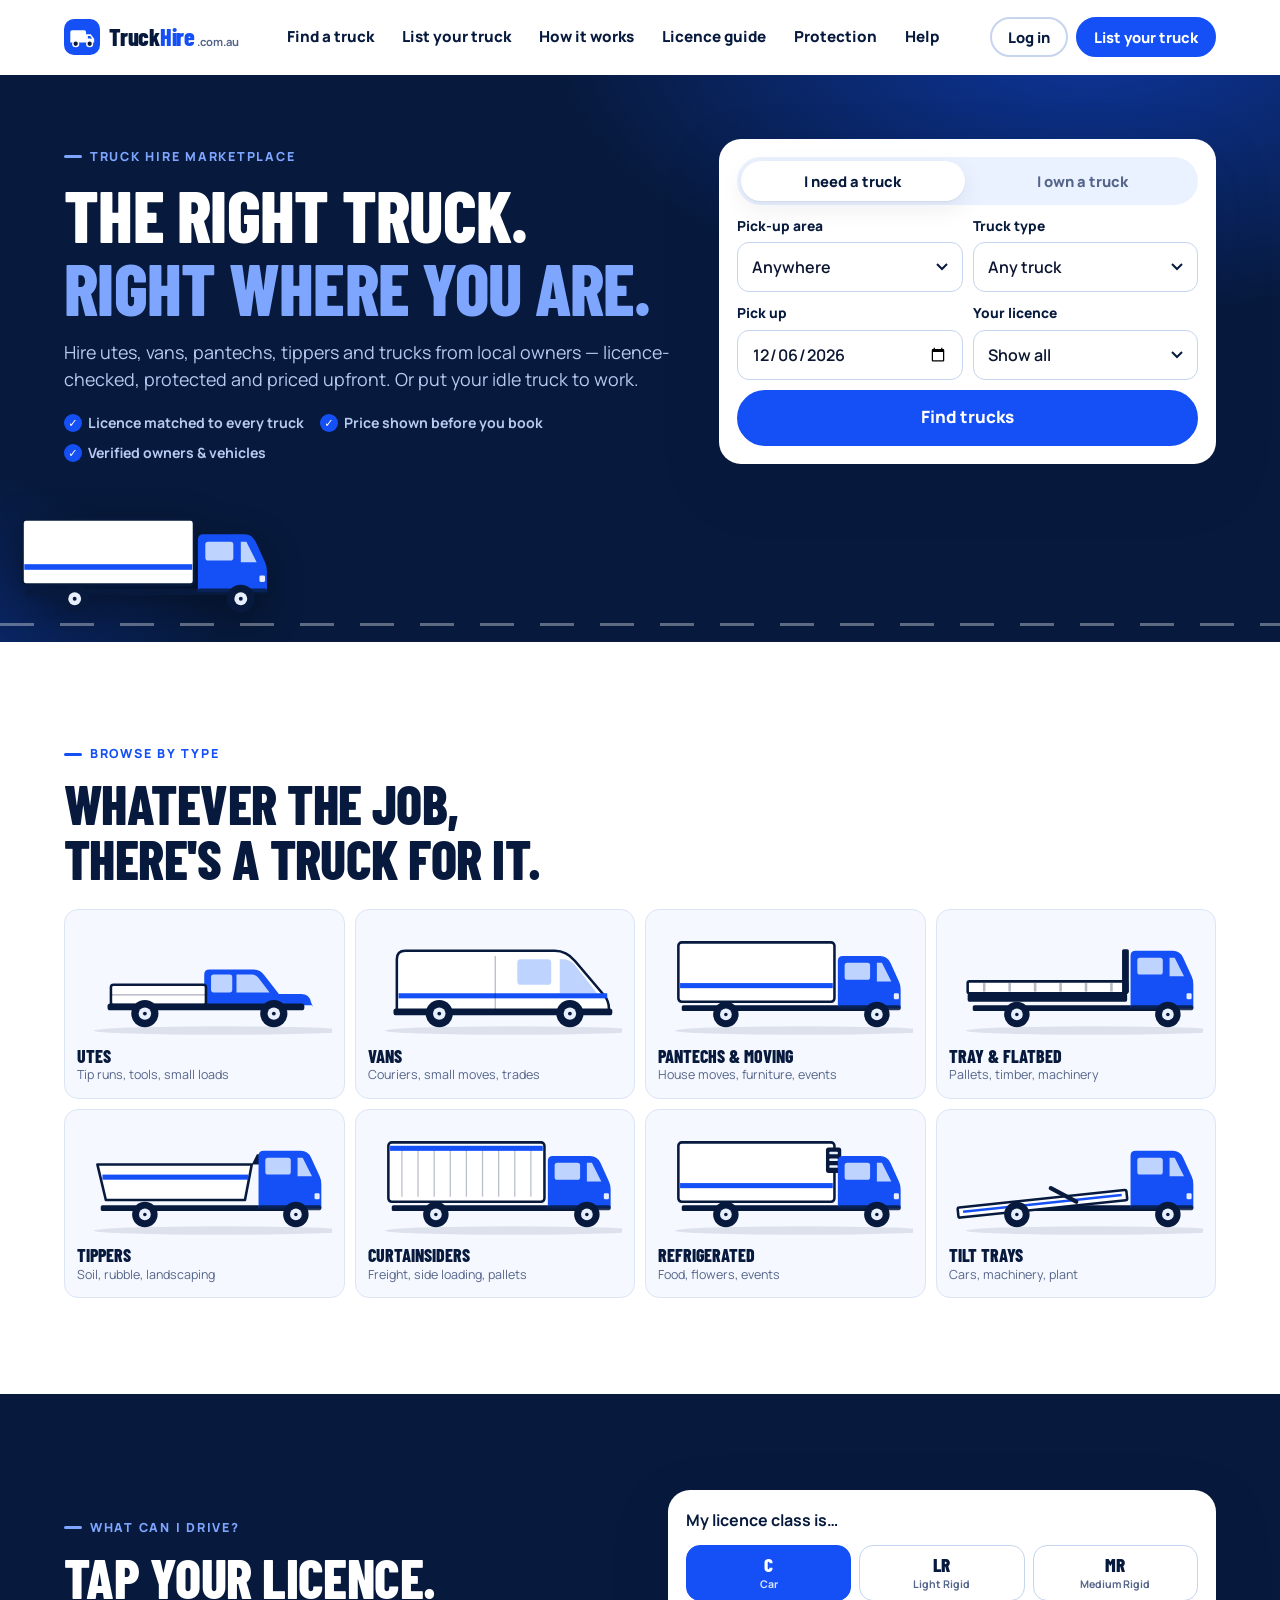
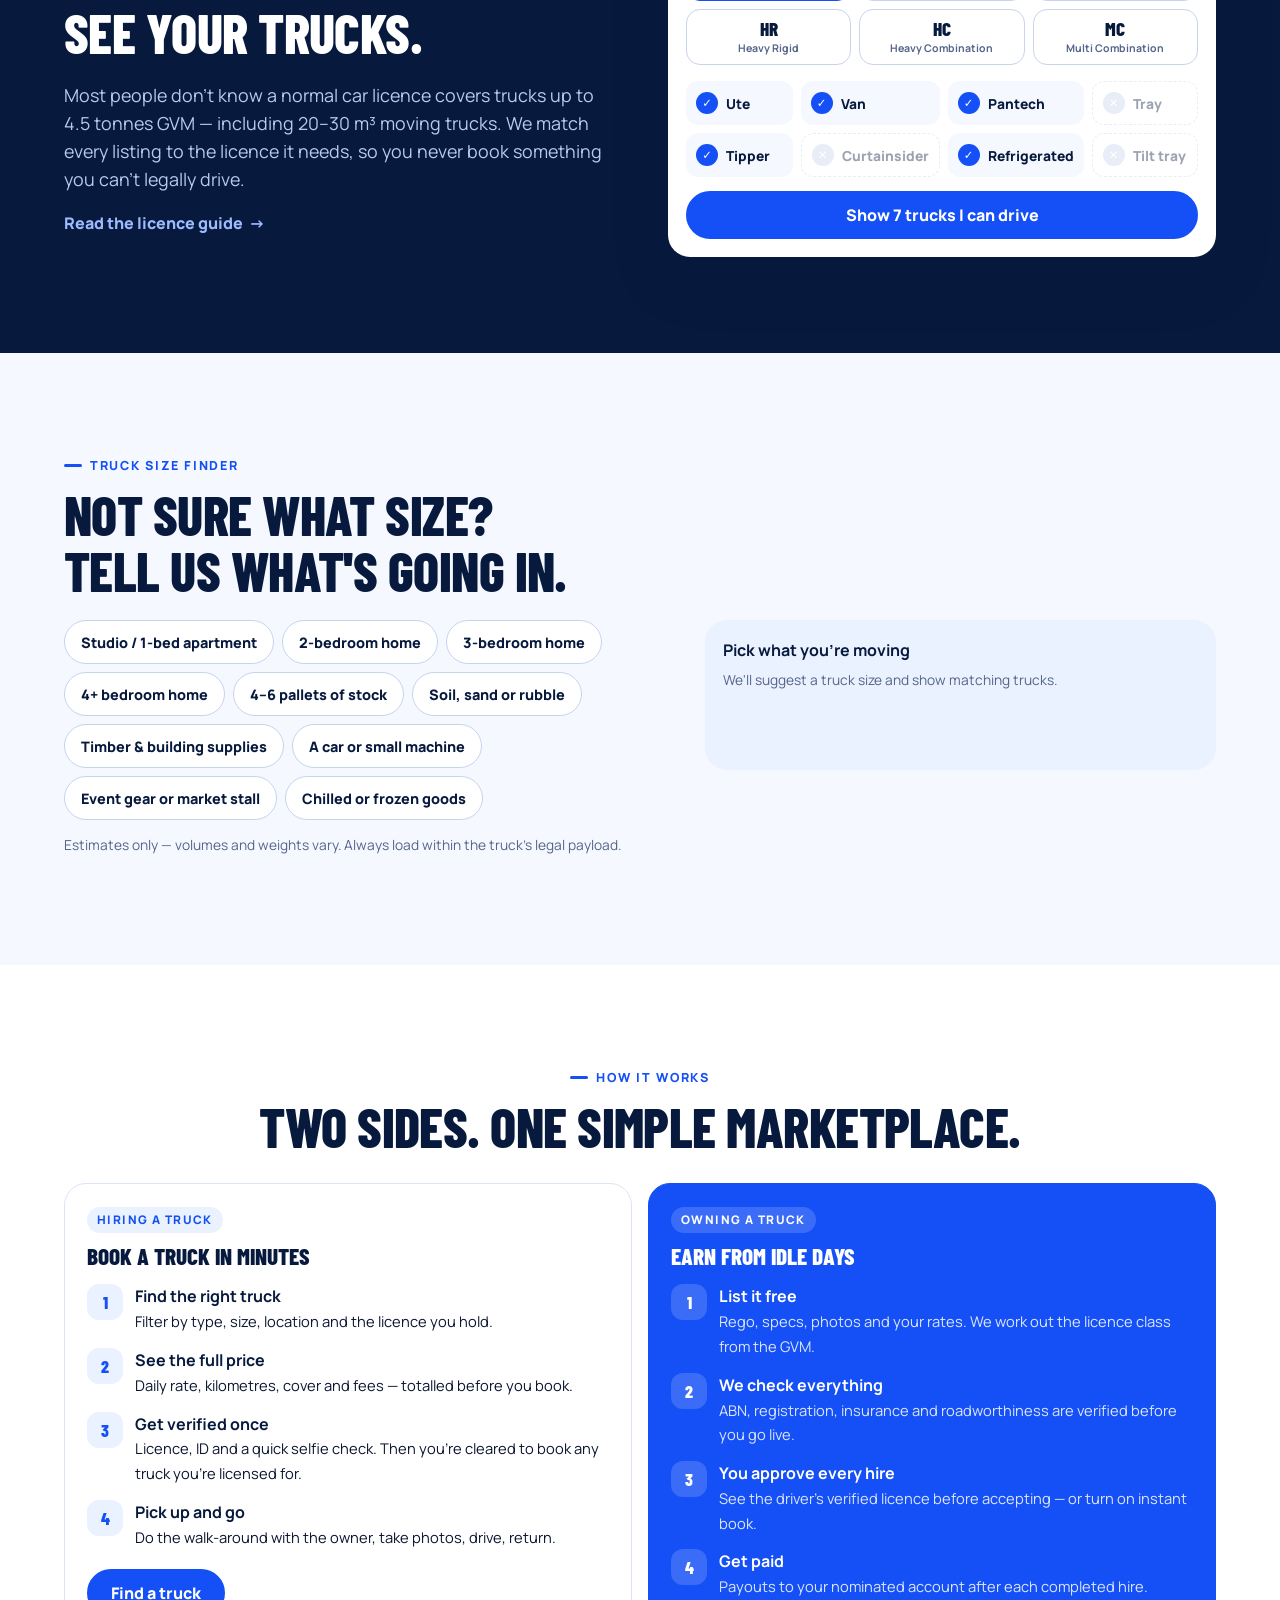
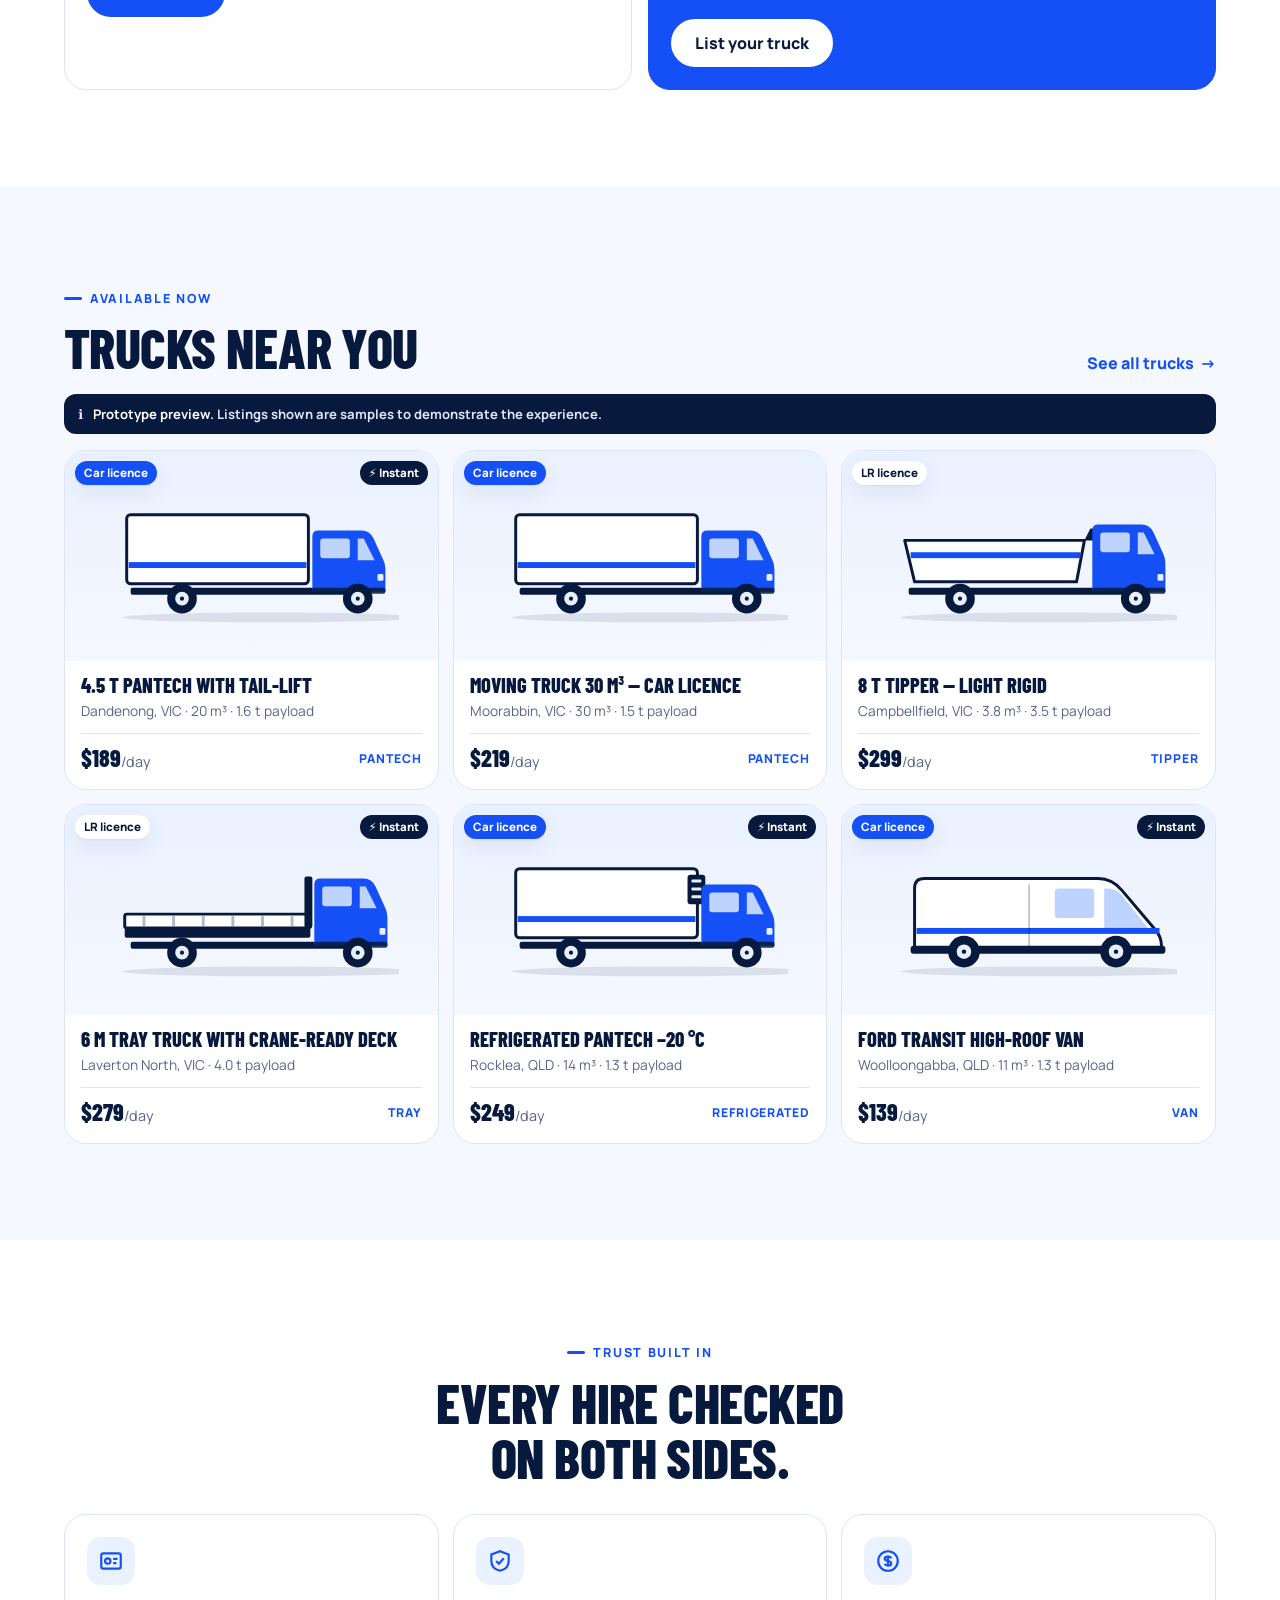
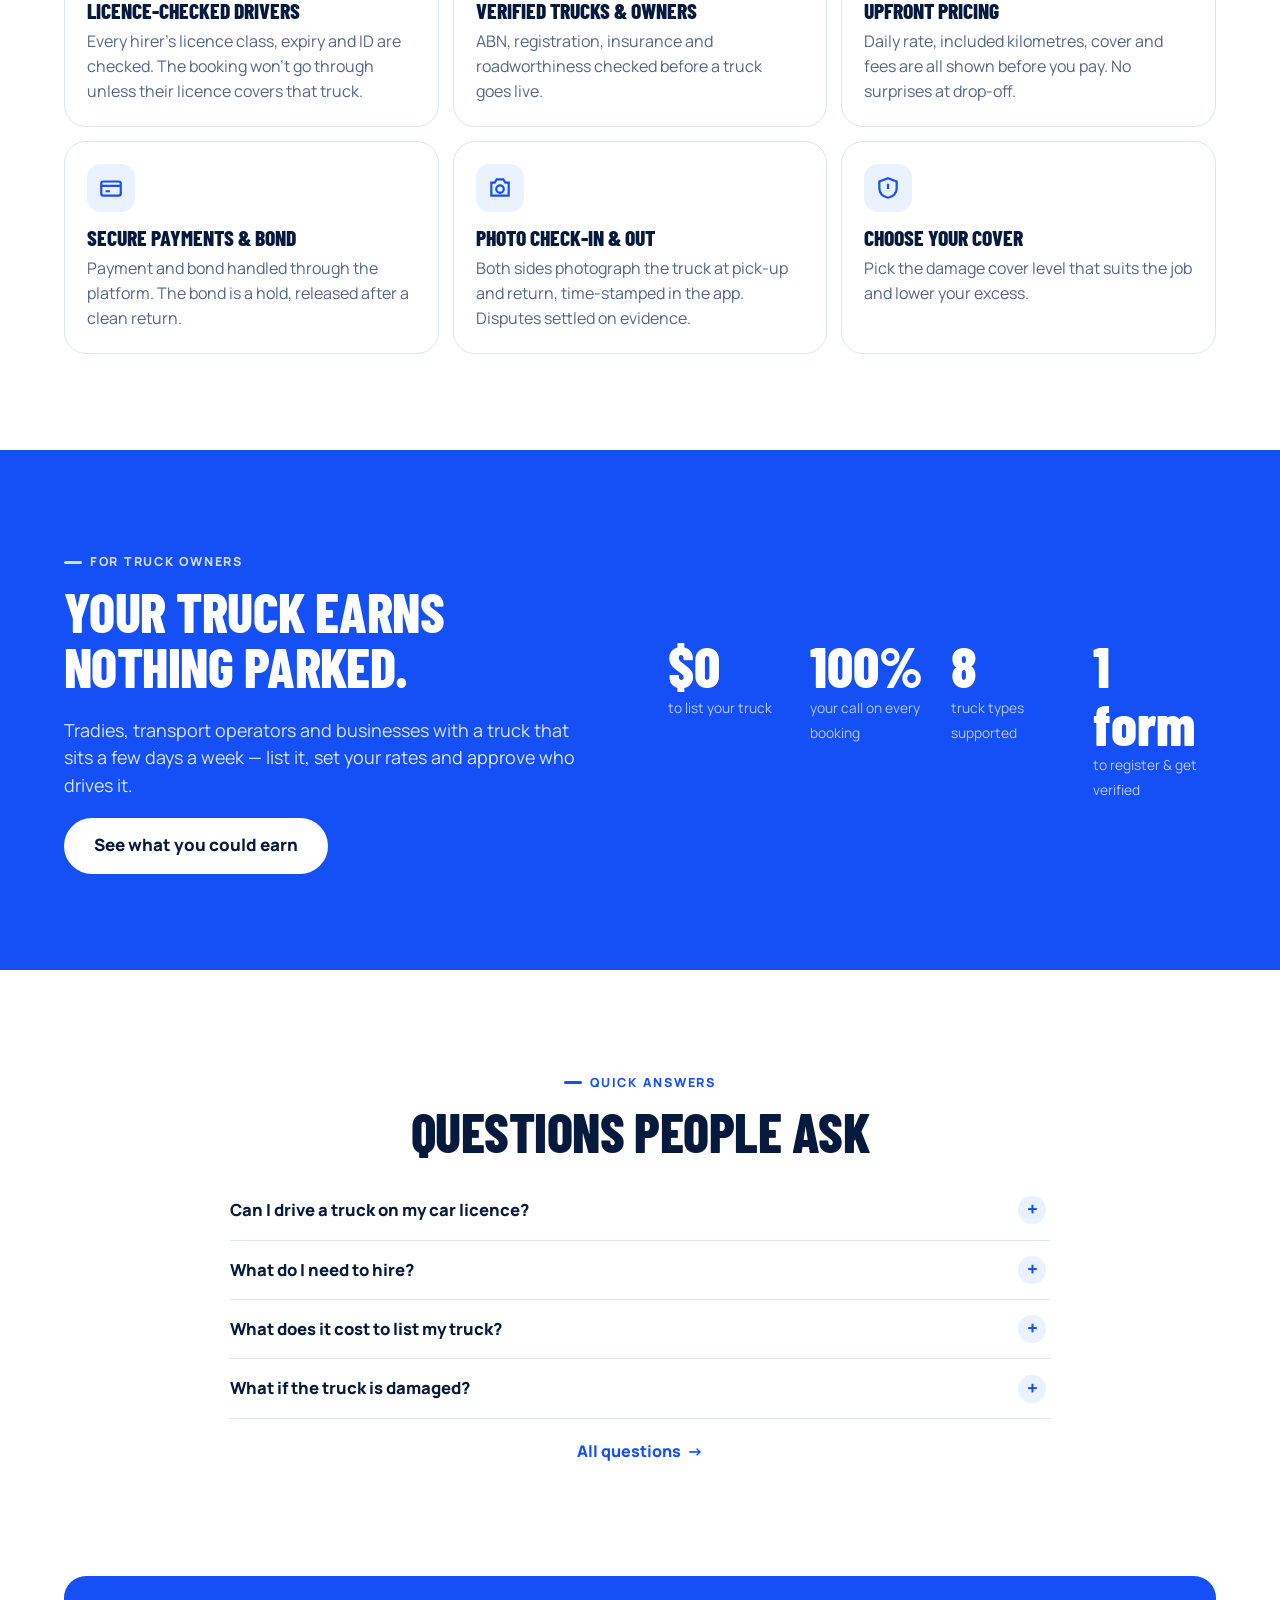
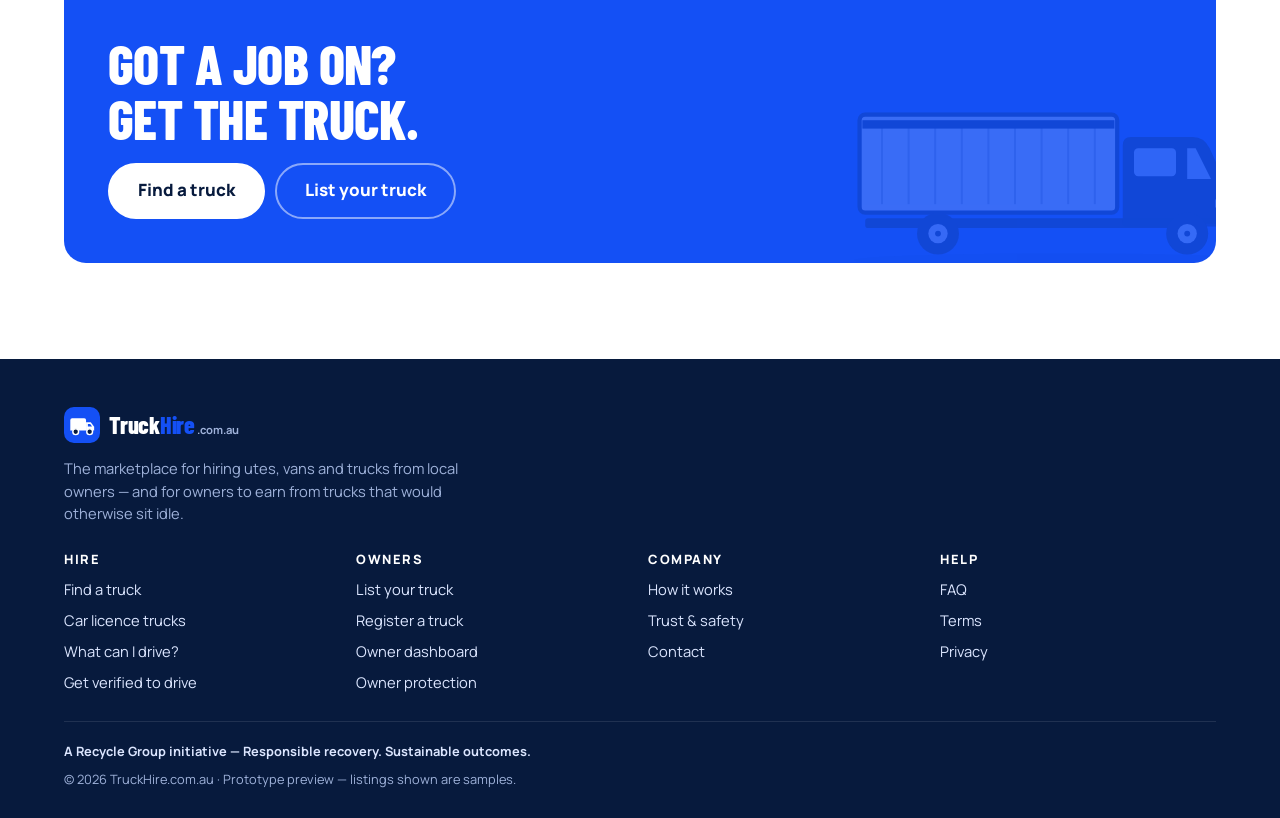
==== index.html @ d6998df9 "TruckHire.com.au prototype site Co-Authored-By: Claude Opus 5.5 <noreply@anthropic.com> Claude-Sessi" ====
<!doctype html>
<html lang="en-AU"><head>
<meta charset="utf-8"><meta name="viewport" content="width=device-width,initial-scale=1,viewport-fit=cover">
<title>TruckHire.com.au — Hire a ute, van or truck from local owners</title><meta name="description" content="Hire utes, vans, pantechs, tippers and trucks from local owners — licence-checked, protected and priced upfront. Or list your truck and earn when it would otherwise sit idle.">
<meta name="theme-color" content="#071A3D">
<meta property="og:title" content="TruckHire.com.au — Hire a ute, van or truck from local owners"><meta property="og:description" content="Hire utes, vans, pantechs, tippers and trucks from local owners — licence-checked, protected and priced upfront. Or list your truck and earn when it would otherwise sit idle."><meta property="og:type" content="website">
<link rel="icon" href="assets/img/favicon.svg" type="image/svg+xml">
<link rel="preconnect" href="https://fonts.googleapis.com"><link rel="preconnect" href="https://fonts.gstatic.com" crossorigin>
<link href="https://fonts.googleapis.com/css2?family=Barlow+Condensed:wght@700;800&family=Manrope:wght@500;600;700;800&display=swap" rel="stylesheet">
<link rel="stylesheet" href="assets/css/main.css">
</head><body class="home">
<a class="sr" href="#main">Skip to content</a>
<header class="site-header"><div class="wrap hdr">
  <a class="logo" href="index.html" aria-label="TruckHire.com.au home"><svg class="logo-mark" viewBox="0 0 40 40" aria-hidden="true"><rect width="40" height="40" rx="11" fill="#1450F5"/><path d="M7 26V14.5a2 2 0 0 1 2-2h13.5a2 2 0 0 1 2 2V26Z" fill="#fff"/><path d="M24.5 17h5.2l3.8 5v4h-9Z" fill="#fff"/><path d="M26.5 18.8h2.6l2.1 2.9h-4.7Z" fill="#1450F5"/><circle cx="13" cy="27.5" r="3.2" fill="#071A3D" stroke="#fff" stroke-width="1.6"/><circle cx="28.5" cy="27.5" r="3.2" fill="#071A3D" stroke="#fff" stroke-width="1.6"/></svg><span class="logo-word">Truck<b>Hire</b><small>.com.au</small></span></a>
  <nav id="siteNav" aria-label="Main"><a href="trucks.html">Find a truck</a><a href="list-your-truck.html">List your truck</a><a href="how-it-works.html">How it works</a><a href="licence-guide.html">Licence guide</a><a href="protection.html">Protection</a><a href="faq.html">Help</a>
    <div class="nav-cta"><a class="btn btn-lg" href="trucks.html">Find a truck</a><a class="btn btn-ghost btn-lg" href="owner-register.html">List your truck</a><a class="btn btn-ghost btn-lg" href="signup.html">Log in or sign up</a></div>
  </nav>
  <div class="hdr-actions"><span data-auth><a class="btn btn-ghost btn-sm hide-sm" href="signup.html?mode=login">Log in</a></span>
    <a class="btn btn-sm hdr-signup" href="owner-register.html">List your truck</a>
    <button class="nav-toggle" id="navToggle" aria-label="Menu" aria-expanded="false" aria-controls="siteNav"><span></span></button></div>
</div></header>
<main id="main">
<section class="hero">
  <div class="wrap hero-grid">
    <div>
      <span class="eyebrow" style="color:#7FA6FF">Truck hire marketplace</span>
      <h1>The right truck.<br><em>Right where you are.</em></h1>
      <p class="lede">Hire utes, vans, pantechs, tippers and trucks from local owners — licence-checked, protected and priced upfront. Or put your idle truck to work.</p>
      <ul class="hero-badges"><li>Licence matched to every truck</li><li>Price shown before you book</li><li>Verified owners &amp; vehicles</li></ul>
    </div>
    <div class="search-card" id="search">
      <div class="search-tabs" role="tablist">
        <button role="tab" aria-selected="true" data-tab="hire">I need a truck</button>
        <button role="tab" aria-selected="false" data-tab="list">I own a truck</button>
      </div>
      <form class="sf" data-pane="hire" action="trucks.html">
        <div class="field"><label for="s-where">Pick-up area</label>
          <select id="s-where" name="city"><option value="">Anywhere</option><option>Melbourne</option><option>Brisbane</option></select></div>
        <div class="field"><label for="s-type">Truck type</label>
          <select id="s-type" name="type"><option value="">Any truck</option></select></div>
        <div class="field"><label for="s-from">Pick up</label><input type="date" id="s-from" name="from"></div>
        <div class="field"><label for="s-lic">Your licence</label>
          <select id="s-lic" name="licence"><option value="">Show all</option></select></div>
        <button class="btn btn-lg" type="submit">Find trucks</button>
      </form>
      <form class="sf" data-pane="list" hidden action="list-your-truck.html#earn">
        <div class="field"><label for="l-type">What do you own?</label><select id="l-type" name="type"></select></div>
        <div class="field"><label for="l-days">Days it sits idle each week</label><select id="l-days" name="days"><option>1</option><option selected>2</option><option>3</option><option>4</option><option>5</option></select></div>
        <button class="btn btn-lg" type="submit">See what you could earn</button>
      </form>
    </div>
  </div>
  <div class="hero-road" aria-hidden="true"><div class="hero-truck" id="heroTruck"></div></div>
</section>

<section class="section">
  <div class="wrap">
    <span class="eyebrow">Browse by type</span>
    <h2>Whatever the job,<br>there's a truck for it.</h2>
    <div class="cat-grid reveal" id="cats" style="margin-top:22px"></div>
  </div>
</section>

<section class="section section-navy" id="drive">
  <div class="wrap split">
    <div>
      <span class="eyebrow" style="color:#7FA6FF">What can I drive?</span>
      <h2>Tap your licence. See your trucks.</h2>
      <p class="lede" style="color:#B9C9F0">Most people don't know a normal car licence covers trucks up to 4.5 tonnes GVM — including 20–30 m³ moving trucks. We match every listing to the licence it needs, so you never book something you can't legally drive.</p>
      <a class="link-arrow" href="licence-guide.html" style="color:#9DBBFF">Read the licence guide</a>
    </div>
    <div class="matcher reveal">
      <b style="color:var(--navy)">My licence class is…</b>
      <div class="lic-pills" id="licPills"></div>
      <div class="matcher-out" id="licOut"></div>
      <a class="btn btn-block" id="licGo" href="trucks.html?licence=C" style="margin-top:14px">Show trucks I can drive</a>
    </div>
  </div>
</section>

<section class="section section-sky" id="fit">
  <div class="wrap">
    <span class="eyebrow">Truck size finder</span>
    <h2>Not sure what size?<br>Tell us what's going in.</h2>
    <div class="loadfit" style="margin-top:20px">
      <div>
        <div class="load-opts" id="loadOpts"></div>
        <p class="small muted" style="margin-top:14px">Estimates only — volumes and weights vary. Always load within the truck's legal payload.</p>
      </div>
      <div class="fit-result" id="fitOut" aria-live="polite"><b style="color:var(--navy)">Pick what you're moving</b><p class="muted small" style="margin:6px 0 0">We'll suggest a truck size and show matching trucks.</p></div>
    </div>
  </div>
</section>

<section class="section">
  <div class="wrap">
    <div class="center" style="margin-bottom:28px"><span class="eyebrow">How it works</span><h2>Two sides. One simple marketplace.</h2></div>
    <div class="lanes">
      <div class="lane reveal">
        <span class="lane-tag">Hiring a truck</span>
        <h3>Book a truck in minutes</h3>
        <ol class="steps-n">
          <li><div><b>Find the right truck</b><span>Filter by type, size, location and the licence you hold.</span></div></li>
          <li><div><b>See the full price</b><span>Daily rate, kilometres, cover and fees — totalled before you book.</span></div></li>
          <li><div><b>Get verified once</b><span>Licence, ID and a quick selfie check. Then you're cleared to book any truck you're licensed for.</span></div></li>
          <li><div><b>Pick up and go</b><span>Do the walk-around with the owner, take photos, drive, return.</span></div></li>
        </ol>
        <a class="btn" href="trucks.html">Find a truck</a>
      </div>
      <div class="lane lane-blue reveal">
        <span class="lane-tag">Owning a truck</span>
        <h3>Earn from idle days</h3>
        <ol class="steps-n">
          <li><div><b>List it free</b><span>Rego, specs, photos and your rates. We work out the licence class from the GVM.</span></div></li>
          <li><div><b>We check everything</b><span>ABN, registration, insurance and roadworthiness are verified before you go live.</span></div></li>
          <li><div><b>You approve every hire</b><span>See the driver's verified licence before accepting — or turn on instant book.</span></div></li>
          <li><div><b>Get paid</b><span>Payouts to your nominated account after each completed hire.</span></div></li>
        </ol>
        <a class="btn btn-white" href="list-your-truck.html">List your truck</a>
      </div>
    </div>
  </div>
</section>

<section class="section section-sky">
  <div class="wrap">
    <div style="display:flex;justify-content:space-between;align-items:end;gap:16px;flex-wrap:wrap;margin-bottom:18px">
      <div><span class="eyebrow">Available now</span><h2 style="margin:0">Trucks near you</h2></div>
      <a class="link-arrow" href="trucks.html">See all trucks</a>
    </div>
    <div class="sample-flag" style="margin-bottom:16px"><span>ℹ️</span><span><b>Prototype preview.</b> Listings shown are samples to demonstrate the experience.</span></div>
    <div class="truck-grid" id="featured"></div>
  </div>
</section>

<section class="section">
  <div class="wrap">
    <div class="center" style="margin-bottom:28px"><span class="eyebrow">Trust built in</span><h2>Every hire checked<br>on both sides.</h2></div>
    <div class="feature-grid">
      <div class="feature reveal"><div class="ico"><svg viewBox="0 0 24 24" fill="none" stroke="currentColor" stroke-width="2"><rect x="3" y="5" width="18" height="14" rx="2"/><circle cx="9" cy="12" r="2.5"/><path d="M14 10h4M14 14h3"/></svg></div><h3>Licence-checked drivers</h3><p>Every hirer's licence class, expiry and ID are checked. The booking won't go through unless their licence covers that truck.</p></div>
      <div class="feature reveal"><div class="ico"><svg viewBox="0 0 24 24" fill="none" stroke="currentColor" stroke-width="2"><path d="M12 3l8 3v6c0 5-3.5 8-8 9-4.5-1-8-4-8-9V6z"/><path d="M8.5 12l2.5 2.5 4.5-5"/></svg></div><h3>Verified trucks &amp; owners</h3><p>ABN, registration, insurance and roadworthiness checked before a truck goes live.</p></div>
      <div class="feature reveal"><div class="ico"><svg viewBox="0 0 24 24" fill="none" stroke="currentColor" stroke-width="2"><circle cx="12" cy="12" r="9"/><path d="M12 7v10M15 9.5c-.5-1-1.6-1.5-3-1.5-1.7 0-3 .8-3 2s1.3 1.7 3 2 3 .9 3 2.2-1.4 2-3 2c-1.5 0-2.6-.6-3-1.6"/></svg></div><h3>Upfront pricing</h3><p>Daily rate, included kilometres, cover and fees are all shown before you pay. No surprises at drop-off.</p></div>
      <div class="feature reveal"><div class="ico"><svg viewBox="0 0 24 24" fill="none" stroke="currentColor" stroke-width="2"><rect x="3" y="6" width="18" height="13" rx="2"/><path d="M3 10h18M7 15h4"/></svg></div><h3>Secure payments &amp; bond</h3><p>Payment and bond handled through the platform. The bond is a hold, released after a clean return.</p></div>
      <div class="feature reveal"><div class="ico"><svg viewBox="0 0 24 24" fill="none" stroke="currentColor" stroke-width="2"><path d="M4 7h3l2-3h6l2 3h3v12H4z"/><circle cx="12" cy="13" r="3.5"/></svg></div><h3>Photo check-in &amp; out</h3><p>Both sides photograph the truck at pick-up and return, time-stamped in the app. Disputes settled on evidence.</p></div>
      <div class="feature reveal"><div class="ico"><svg viewBox="0 0 24 24" fill="none" stroke="currentColor" stroke-width="2"><path d="M12 3l8 3v6c0 5-3.5 8-8 9-4.5-1-8-4-8-9V6z"/><path d="M12 8v5M12 16h.01"/></svg></div><h3>Choose your cover</h3><p>Pick the damage cover level that suits the job and lower your excess.</p></div>
    </div>
  </div>
</section>

<section class="section section-blue">
  <div class="wrap split">
    <div>
      <span class="eyebrow" style="color:#CFDDFF">For truck owners</span>
      <h2>Your truck earns nothing parked.</h2>
      <p class="lede" style="color:#DCE6FF">Tradies, transport operators and businesses with a truck that sits a few days a week — list it, set your rates and approve who drives it.</p>
      <a class="btn btn-white btn-lg" href="list-your-truck.html">See what you could earn</a>
    </div>
    <div class="stat-band" style="margin-top:20px">
      <div class="stat"><b>$0</b><span>to list your truck</span></div>
      <div class="stat"><b>100%</b><span>your call on every booking</span></div>
      <div class="stat"><b>8</b><span>truck types supported</span></div>
      <div class="stat"><b>1 form</b><span>to register &amp; get verified</span></div>
    </div>
  </div>
</section>

<section class="section">
  <div class="wrap">
    <div class="center" style="margin-bottom:10px"><span class="eyebrow">Quick answers</span><h2>Questions people ask</h2></div>
    <div class="faq">
      <div class="faq-item"><button class="faq-q" aria-expanded="false">Can I drive a truck on my car licence?</button><div class="faq-a">Yes — a standard car (C) licence covers vehicles up to 4.5 tonnes GVM, which includes utes, vans and many 20–30 m³ moving trucks. Anything heavier needs an LR, MR or HR licence. Every listing shows the licence it needs.</div></div>
      <div class="faq-item"><button class="faq-q" aria-expanded="false">What do I need to hire?</button><div class="faq-a">A current Australian driver licence of the right class, photo ID, and a payment card for the hire and bond. You verify once, then book any truck your licence covers.</div></div>
      <div class="faq-item"><button class="faq-q" aria-expanded="false">What does it cost to list my truck?</button><div class="faq-a">Listing is free. A commission is deducted from each completed hire, shown clearly before you accept any booking.</div></div>
      <div class="faq-item"><button class="faq-q" aria-expanded="false">What if the truck is damaged?</button><div class="faq-a">The hirer's chosen cover level sets their excess. Check-in and check-out photos are used to resolve any claim. See <a href="protection.html">Protection</a> for details.</div></div>
    </div>
    <p class="center" style="margin-top:20px"><a class="link-arrow" href="faq.html">All questions</a></p>
  </div>
</section>

<section class="section" style="padding-top:0">
  <div class="wrap"><div class="cta-band"><span id="ctaTruck"></span>
    <h2>Got a job on?<br>Get the truck.</h2>
    <div class="btns"><a class="btn btn-white btn-lg" href="trucks.html">Find a truck</a><a class="btn btn-outline-w btn-lg" href="list-your-truck.html">List your truck</a></div>
  </div></div>
</section>

<script>
document.addEventListener('DOMContentLoaded', () => {
  $('#heroTruck').innerHTML = truckSVG('box', { title: 'Truck' });
  $('#ctaTruck').innerHTML = truckSVG('curtain', { body: '#FFFFFF', cab: '#071A3D' });
  // search tabs
  $$('.search-tabs button').forEach(b => b.addEventListener('click', () => {
    $$('.search-tabs button').forEach(x => x.setAttribute('aria-selected', x === b));
    $$('#search [data-pane]').forEach(p => p.hidden = p.dataset.pane !== b.dataset.tab);
  }));
  const typeOpts = TH_TYPES.map(t => `<option value="${t.id}">${t.name}</option>`).join('');
  $('#s-type').insertAdjacentHTML('beforeend', typeOpts); $('#l-type').innerHTML = typeOpts;
  $('#s-lic').insertAdjacentHTML('beforeend', TH_LICENCES.slice(0, 4).map(l => `<option value="${l.code}">${l.name}</option>`).join(''));
  const d = new Date(); d.setDate(d.getDate() + 1); $('#s-from').value = d.toISOString().slice(0, 10); $('#s-from').min = new Date().toISOString().slice(0, 10);

  // categories
  $('#cats').innerHTML = TH_TYPES.map(t => `<a class="cat" href="trucks.html?type=${t.id}">${truckSVG(t.id)}<b>${t.name}</b><small>${t.blurb}</small></a>`).join('');

  // licence matcher
  const trucks = allTrucks();
  const lics = TH_LICENCES.slice(0, 6);
  $('#licPills').innerHTML = lics.map((l, i) => `<button type="button" data-l="${l.code}" aria-pressed="${i === 0}">${l.code}<small>${l.code === 'C' ? 'Car' : l.name.split(' (')[0]}</small></button>`).join('');
  function showLic(code) {
    $$('#licPills button').forEach(b => b.setAttribute('aria-pressed', b.dataset.l === code));
    $('#licOut').innerHTML = TH_TYPES.map(t => {
      const ok = trucks.some(x => x.type === t.id && canDrive(code, x.licence));
      return `<div class="mo ${ok ? '' : 'no'}"><i>${ok ? '✓' : '✕'}</i>${t.short}</div>`;
    }).join('');
    const n = trucks.filter(x => canDrive(code, x.licence)).length;
    $('#licGo').href = 'trucks.html?licence=' + code;
    $('#licGo').textContent = `Show ${n} trucks I can drive`;
  }
  $('#licPills').addEventListener('click', e => { const b = e.target.closest('button'); if (b) showLic(b.dataset.l); });
  showLic('C');

  // load fit
  $('#loadOpts').innerHTML = TH_LOADS.map(l => `<button type="button" data-id="${l.id}" aria-pressed="false">${l.name}</button>`).join('');
  $('#loadOpts').addEventListener('click', e => {
    const b = e.target.closest('button'); if (!b) return;
    $$('#loadOpts button').forEach(x => x.setAttribute('aria-pressed', x === b));
    const L = TH_LOADS.find(x => x.id === b.dataset.id);
    const fits = trucks.filter(t => L.type.includes(t.type) && t.payload >= L.kg * 0.9 && (L.m3 === 0 || t.m3 === 0 || t.m3 >= L.m3 * 0.9))
                       .sort((a, z) => a.dayRate - z.dayRate);
    const best = fits[0];
    if (!best) { $('#fitOut').innerHTML = `<b>No exact match listed yet</b><p class="small muted">Try browsing all trucks.</p><a class="btn btn-sm" href="trucks.html">Browse trucks</a>`; return; }
    const pctV = L.m3 && best.m3 ? Math.min(100, Math.round(L.m3 / best.m3 * 100)) : null;
    const pctW = Math.min(100, Math.round(L.kg / best.payload * 100));
    $('#fitOut').innerHTML = `
      <span class="pill p-blue">Suggested</span>
      <h3 style="margin:10px 0 2px">${TH_TYPE[best.type].short}${best.m3 ? ' · ' + best.m3 + ' m³' : ''}</h3>
      <p class="small muted" style="margin:0">About ${L.m3 ? L.m3 + ' m³ and ' : ''}${(L.kg / 1000).toFixed(1)} t of load · needs ${best.licence === 'C' ? 'a car licence' : 'an ' + best.licence + ' licence'}</p>
      ${pctV !== null ? `<div class="fit-meter"><span style="width:${pctV}%"></span></div><div class="small muted">Space used ~${pctV}%</div>` : ''}
      <div class="fit-meter"><span style="width:${pctW}%;background:var(--navy)"></span></div><div class="small muted">Payload used ~${pctW}%</div>
      <div style="display:flex;gap:8px;flex-wrap:wrap;margin-top:14px"><a class="btn btn-sm" href="truck.html?id=${best.id}">From ${money(best.dayRate)}/day</a><a class="btn btn-ghost btn-sm" href="trucks.html?type=${best.type}">${fits.length} matching trucks</a></div>`;
  });

  // featured
  $('#featured').innerHTML = trucks.filter(t => ['th-1003','th-1004','th-1009','th-1006','th-1011','th-1005'].includes(t.id)).map(t => truckCard(t)).join('');
});
</script>
</main>
<footer class="site-footer"><div class="wrap">
  <a class="logo" href="index.html"><svg class="logo-mark" viewBox="0 0 40 40" aria-hidden="true"><rect width="40" height="40" rx="11" fill="#1450F5"/><path d="M7 26V14.5a2 2 0 0 1 2-2h13.5a2 2 0 0 1 2 2V26Z" fill="#fff"/><path d="M24.5 17h5.2l3.8 5v4h-9Z" fill="#fff"/><path d="M26.5 18.8h2.6l2.1 2.9h-4.7Z" fill="#1450F5"/><circle cx="13" cy="27.5" r="3.2" fill="#071A3D" stroke="#fff" stroke-width="1.6"/><circle cx="28.5" cy="27.5" r="3.2" fill="#071A3D" stroke="#fff" stroke-width="1.6"/></svg><span class="logo-word">Truck<b>Hire</b><small>.com.au</small></span></a>
  <p style="max-width:44ch;margin-top:14px">The marketplace for hiring utes, vans and trucks from local owners — and for owners to earn from trucks that would otherwise sit idle.</p>
  <div class="fgrid">
    <div><h4>Hire</h4><ul><li><a href="trucks.html">Find a truck</a></li><li><a href="trucks.html?licence=C">Car licence trucks</a></li><li><a href="licence-guide.html">What can I drive?</a></li><li><a href="signup.html?role=hirer">Get verified to drive</a></li></ul></div>
    <div><h4>Owners</h4><ul><li><a href="list-your-truck.html">List your truck</a></li><li><a href="owner-register.html">Register a truck</a></li><li><a href="dashboard.html">Owner dashboard</a></li><li><a href="protection.html#owners">Owner protection</a></li></ul></div>
    <div><h4>Company</h4><ul><li><a href="how-it-works.html">How it works</a></li><li><a href="protection.html">Trust &amp; safety</a></li><li><a href="contact.html">Contact</a></li></ul></div>
    <div><h4>Help</h4><ul><li><a href="faq.html">FAQ</a></li><li><a href="terms.html">Terms</a></li><li><a href="privacy.html">Privacy</a></li></ul></div>
  </div>
  <div class="foot-base"><span class="group-line">A Recycle Group initiative — Responsible recovery. Sustainable outcomes.</span><span>© 2026 TruckHire.com.au · Prototype preview — listings shown are samples.</span></div>
</div></footer>
<script src="assets/js/data.js"></script><script src="assets/js/trucks-svg.js"></script><script src="assets/js/app.js"></script>
</body></html>
---- assets/css/main.css ----
/* TruckHire.com.au — blue & white system, mobile first */
:root{
  --blue:#1450F5; --blue-700:#0B3BC4; --blue-800:#082C96; --navy:#071A3D; --navy-2:#0C2554;
  --sky:#EAF1FF; --sky-2:#F5F8FF; --line:#DCE5F5; --line-2:#C6D4EE;
  --ink:#0B1530; --muted:#55658A; --white:#FFFFFF; --err:#C8231A;
  --r:14px; --r-lg:22px; --sh:0 1px 2px rgba(7,26,61,.06),0 8px 24px rgba(7,26,61,.07);
  --sh-lg:0 20px 60px rgba(7,26,61,.16);
  --f-d:'Barlow Condensed','Arial Narrow',system-ui,sans-serif;
  --f-b:'Manrope',system-ui,-apple-system,'Segoe UI',sans-serif;
  --gut:16px; --max:1200px; --hdr:64px;
}
*{box-sizing:border-box}
[hidden]{display:none!important}
html{-webkit-text-size-adjust:100%;scroll-behavior:smooth}
body{margin:0;font-family:var(--f-b);font-size:16px;line-height:1.55;color:var(--ink);background:var(--white);overflow-x:hidden;-webkit-font-smoothing:antialiased}
img,svg{max-width:100%;display:block}
a{color:var(--blue);text-decoration:none}
a:hover{text-decoration:underline}
h1,h2,h3,h4{font-family:var(--f-d);font-weight:800;line-height:1.02;letter-spacing:-.01em;margin:0 0 .4em;text-transform:uppercase;color:var(--navy);text-wrap:balance}
h1{font-size:clamp(2.6rem,10vw,5.4rem)}
h2{font-size:clamp(2rem,6.4vw,3.4rem)}
h3{font-size:1.45rem;letter-spacing:0}
h4{font-size:1.15rem}
p{margin:0 0 1em;text-wrap:pretty}
.lede{font-size:1.12rem;color:var(--muted);max-width:60ch}
.eyebrow{display:inline-flex;align-items:center;gap:8px;font-weight:800;font-size:.78rem;letter-spacing:.14em;text-transform:uppercase;color:var(--blue);margin-bottom:12px}
.eyebrow::before{content:"";width:18px;height:3px;background:currentColor;border-radius:2px}
.wrap{max-width:var(--max);margin:0 auto;padding:0 var(--gut)}
.section{padding:64px 0}
.section-sky{background:var(--sky-2)}
.section-navy{background:var(--navy);color:#DCE6FF}
.section-navy h2,.section-navy h3{color:#fff}
.section-blue{background:var(--blue);color:#fff}
.section-blue h2,.section-blue h3{color:#fff}
.center{text-align:center}.center .lede{margin-left:auto;margin-right:auto}
.muted{color:var(--muted)}
.small{font-size:.86rem}
.hide-sm{display:none!important}
.sr{position:absolute;width:1px;height:1px;overflow:hidden;clip:rect(0 0 0 0)}

/* ---------- buttons ---------- */
.btn{--bg:var(--blue);--fg:#fff;display:inline-flex;align-items:center;justify-content:center;gap:8px;min-height:48px;padding:0 22px;border-radius:999px;border:2px solid var(--bg);background:var(--bg);color:var(--fg);font:800 1rem/1 var(--f-b);cursor:pointer;transition:transform .15s,background .15s,box-shadow .15s;text-decoration:none!important;white-space:nowrap}
.btn:hover{background:var(--blue-700);border-color:var(--blue-700)}
.btn:active{transform:scale(.98)}
.btn:focus-visible,a:focus-visible,input:focus-visible,select:focus-visible,button:focus-visible,textarea:focus-visible{outline:3px solid #8DB0FF;outline-offset:2px}
.btn-white{--bg:#fff;--fg:var(--navy)}
.btn-white:hover{background:var(--sky);border-color:var(--sky)}
.btn-ghost{background:transparent;color:var(--navy);border-color:var(--line-2)}
.btn-ghost:hover{background:var(--sky);border-color:var(--sky)}
.btn-outline-w{background:transparent;color:#fff;border-color:rgba(255,255,255,.5)}
.btn-outline-w:hover{background:rgba(255,255,255,.12);border-color:#fff}
.btn-sm{min-height:40px;padding:0 16px;font-size:.92rem}
.btn-lg{min-height:56px;padding:0 28px;font-size:1.06rem}
.btn-block{width:100%}
.btn[disabled]{opacity:.45;pointer-events:none}
.link-arrow{font-weight:800;display:inline-flex;gap:6px;align-items:center}
.link-arrow::after{content:"→";transition:transform .15s}
.link-arrow:hover::after{transform:translateX(3px)}

/* ---------- header ---------- */
.site-header{position:sticky;top:0;z-index:50;background:rgba(255,255,255,.92);backdrop-filter:saturate(1.6) blur(12px);-webkit-backdrop-filter:saturate(1.6) blur(12px);border-bottom:1px solid transparent;transition:border-color .2s,box-shadow .2s}
.site-header.scrolled{border-color:var(--line);box-shadow:0 4px 18px rgba(7,26,61,.06)}
.hdr{height:var(--hdr);display:flex;align-items:center;gap:12px}
.logo{display:flex;align-items:center;gap:9px;color:var(--navy);text-decoration:none!important;flex:none}
.logo-mark{width:36px;height:36px;flex:none}
.logo-word{font:800 1.5rem/1 var(--f-d);letter-spacing:-.01em;text-transform:none}
.logo-word b{color:var(--blue);font-weight:800}
.logo-word small{font:700 .7rem/1 var(--f-b);color:var(--muted);margin-left:2px;letter-spacing:0}
#siteNav{display:none}
.hdr-actions{margin-left:auto;display:flex;gap:8px;align-items:center}
.hdr-actions .btn-sm{min-height:40px}
.nav-toggle{width:44px;height:44px;border:0;background:var(--sky);border-radius:12px;display:grid;place-items:center;cursor:pointer;flex:none}
.nav-toggle span{display:block;width:18px;height:2px;background:var(--navy);border-radius:2px;position:relative;transition:.2s}
.nav-toggle span::before,.nav-toggle span::after{content:"";position:absolute;left:0;width:18px;height:2px;background:var(--navy);border-radius:2px;transition:.2s}
.nav-toggle span::before{top:-6px}.nav-toggle span::after{top:6px}
.nav-open .nav-toggle span{background:transparent}
.nav-open .nav-toggle span::before{top:0;transform:rotate(45deg)}
.nav-open .nav-toggle span::after{top:0;transform:rotate(-45deg)}
.nav-open #siteNav{display:flex;position:fixed;inset:var(--hdr) 0 0 0;background:#fff;flex-direction:column;padding:12px var(--gut) 32px;overflow:auto;z-index:49}
#siteNav a{display:flex;align-items:center;justify-content:space-between;padding:16px 4px;border-bottom:1px solid var(--line);font-weight:800;font-size:1.1rem;color:var(--navy);text-decoration:none}
#siteNav a::after{content:"→";color:var(--blue)}
#siteNav .nav-cta{display:grid;gap:10px;margin-top:20px}
#siteNav .nav-cta a{border:0;justify-content:center;padding:0}
#siteNav .nav-cta a::after{content:none}
.nav-open{overflow:hidden}
.hdr-signup{display:none}

/* ---------- hero ---------- */
.hero{position:relative;background:var(--navy);color:#DCE6FF;overflow:hidden;padding:36px 0 0}
.hero::before{content:"";position:absolute;inset:0;background:radial-gradient(900px 500px at 85% -10%,rgba(20,80,245,.55),transparent 60%),radial-gradient(600px 400px at -10% 110%,rgba(20,80,245,.35),transparent 60%);pointer-events:none}
.hero .wrap{position:relative}
.hero h1{color:#fff;margin-bottom:14px}
.hero h1 em{font-style:normal;color:#7FA6FF}
.hero .lede{color:#B9C9F0}
.hero-badges{display:flex;flex-wrap:wrap;gap:8px 16px;margin:18px 0 0;padding:0;list-style:none;font-size:.88rem;font-weight:700;color:#B9C9F0}
.hero-badges li{display:flex;gap:6px;align-items:center}
.hero-badges li::before{content:"✓";display:grid;place-items:center;width:18px;height:18px;border-radius:50%;background:var(--blue);color:#fff;font-size:.7rem}
.hero-road{position:relative;height:120px;margin-top:28px}
.hero-road::after{content:"";position:absolute;left:0;right:0;bottom:16px;height:3px;background:repeating-linear-gradient(90deg,rgba(255,255,255,.35) 0 34px,transparent 34px 60px);animation:road 1.2s linear infinite}
@keyframes road{to{background-position:-60px 0}}
.hero-truck{position:absolute;bottom:14px;width:200px;animation:drive 14s cubic-bezier(.45,.05,.55,.95) infinite}
.hero-truck .truck-svg{filter:drop-shadow(0 10px 18px rgba(0,0,0,.35))}
@keyframes drive{0%{left:-220px}45%,55%{left:calc(50% - 100px)}100%{left:110%}}
@media (prefers-reduced-motion:reduce){.hero-truck{animation:none;left:calc(50% - 100px)}.hero-road::after{animation:none}.reveal{opacity:1!important;transform:none!important}}

/* search card */
.search-card{background:#fff;color:var(--ink);border-radius:var(--r-lg);padding:14px;box-shadow:var(--sh-lg);margin-top:24px;display:grid;gap:10px}
.search-tabs{display:flex;gap:6px;background:var(--sky);border-radius:999px;padding:4px}
.search-tabs button{flex:1;border:0;background:transparent;border-radius:999px;min-height:40px;font:800 .92rem var(--f-b);color:var(--muted);cursor:pointer}
.search-tabs button[aria-selected=true]{background:#fff;color:var(--navy);box-shadow:var(--sh)}
.sf{display:grid;gap:10px}
.sf .field{margin:0}

/* ---------- forms ---------- */
.field{display:grid;gap:6px;margin-bottom:16px;position:relative}
.field>label,.field>.lbl{font-weight:800;font-size:.86rem;color:var(--navy)}
.field .hint{font-size:.8rem;color:var(--muted);margin-top:-2px}
input[type=text],input[type=email],input[type=tel],input[type=number],input[type=date],input[type=time],input[type=datetime-local],input[type=password],input[type=search],select,textarea{width:100%;min-height:50px;padding:12px 14px;border:1.5px solid var(--line-2);border-radius:12px;background:#fff;color:var(--ink);font:600 16px var(--f-b);-webkit-appearance:none;appearance:none;transition:border-color .15s,box-shadow .15s}
textarea{min-height:110px;resize:vertical}
select{background-image:url("data:image/svg+xml,%3Csvg xmlns='http://www.w3.org/2000/svg' width='12' height='8'%3E%3Cpath d='M1 1l5 5 5-5' stroke='%23071A3D' stroke-width='2' fill='none'/%3E%3C/svg%3E");background-repeat:no-repeat;background-position:right 14px center;padding-right:38px}
input:focus,select:focus,textarea:focus{border-color:var(--blue);box-shadow:0 0 0 4px rgba(20,80,245,.12);outline:none}
.field.err input,.field.err select,.field.err textarea{border-color:var(--err)}
.field-msg{color:var(--err);font-weight:700;font-size:.8rem}
.field.ok input{border-color:var(--blue)}
.ok-msg{color:var(--blue);font-weight:800;font-size:.8rem}
.grid-2,.grid-3{display:grid;gap:0 12px}
.check{display:flex;gap:12px;align-items:flex-start;padding:14px;border:1.5px solid var(--line-2);border-radius:12px;cursor:pointer;margin-bottom:10px;background:#fff;transition:.15s}
.check:hover{border-color:var(--blue)}
.check input{width:22px;height:22px;flex:none;margin:1px 0 0;accent-color:var(--blue)}
.check b{display:block;color:var(--navy)}
.check small{color:var(--muted)}
.check:has(input:checked){border-color:var(--blue);background:var(--sky-2);box-shadow:0 0 0 3px rgba(20,80,245,.1)}
.field.err .check{border-color:var(--err)}
.choice-grid{display:grid;grid-template-columns:repeat(2,1fr);gap:10px}
.choice{position:relative;cursor:pointer}
.choice input{position:absolute;opacity:0;inset:0}
.choice span{display:flex;flex-direction:column;gap:2px;height:100%;padding:14px;border:1.5px solid var(--line-2);border-radius:14px;background:#fff;transition:.15s;font-weight:800;color:var(--navy)}
.choice span small{font-weight:600;color:var(--muted);font-size:.8rem}
.choice span .ico{font-size:1.4rem;margin-bottom:4px}
.choice input:checked+span{border-color:var(--blue);background:var(--sky-2);box-shadow:0 0 0 3px rgba(20,80,245,.12)}
.choice input:focus-visible+span{outline:3px solid #8DB0FF}
.seg{display:flex;background:var(--sky);border-radius:12px;padding:4px;gap:4px}
.seg label{flex:1;position:relative}
.seg input{position:absolute;opacity:0}
.seg span{display:grid;place-items:center;min-height:42px;border-radius:9px;font-weight:800;font-size:.9rem;color:var(--muted);cursor:pointer;text-align:center;padding:0 6px}
.seg input:checked+span{background:#fff;color:var(--navy);box-shadow:var(--sh)}
.upload{position:relative;border:2px dashed var(--line-2);border-radius:14px;padding:18px;text-align:center;background:var(--sky-2);transition:.15s}
.upload:hover,.upload.has-file{border-color:var(--blue)}
.upload input{position:absolute;inset:0;opacity:0;cursor:pointer}
.upload .up-ico{font-size:1.6rem}
.upload b{display:block;color:var(--navy)}
.upload small{color:var(--muted)}
.upload-prev{display:flex;flex-wrap:wrap;gap:8px;justify-content:center;margin-top:10px}
.upload-prev img{width:72px;height:72px;object-fit:cover;border-radius:10px;border:2px solid #fff;box-shadow:var(--sh)}
.file-pill{background:#fff;border:1px solid var(--line);border-radius:999px;padding:4px 10px;font-size:.8rem;font-weight:700}
.prefix{position:relative}
.prefix>span{position:absolute;left:14px;top:50%;transform:translateY(-50%);font-weight:800;color:var(--muted)}
.prefix input{padding-left:30px}
.suffix{position:relative}
.suffix>span{position:absolute;right:14px;top:50%;transform:translateY(-50%);font-weight:700;color:var(--muted);font-size:.86rem}
.suffix input{padding-right:64px}

/* ---------- stepper ---------- */
.flow{max-width:760px;margin:0 auto}
.stepper-head{position:sticky;top:var(--hdr);z-index:5;background:#fff;padding:12px 0 10px;margin-bottom:18px;border-bottom:1px solid var(--line)}
.stepper-count{font-weight:800;font-size:.84rem;color:var(--navy)}
.stepper-progress{height:6px;border-radius:6px;background:var(--sky);margin-top:8px;overflow:hidden}
.stepper-progress span{display:block;height:100%;background:var(--blue);border-radius:6px;transition:width .35s}
.stepper-bar{display:none;list-style:none;margin:14px 0 0;padding:0;gap:6px}
.stepper-bar li{flex:1;display:flex;align-items:center;gap:8px;font-size:.8rem;font-weight:800;color:var(--muted)}
.stepper-bar li span{width:26px;height:26px;border-radius:50%;display:grid;place-items:center;background:var(--sky);color:var(--muted);flex:none;font-size:.78rem}
.stepper-bar li em{font-style:normal;white-space:nowrap;overflow:hidden;text-overflow:ellipsis}
.stepper-bar li.now span{background:var(--blue);color:#fff}
.stepper-bar li.now{color:var(--navy)}
.stepper-bar li.done span{background:var(--navy);color:#fff}
.step h2{font-size:clamp(1.8rem,6vw,2.6rem)}
.step-actions{display:flex;gap:10px;margin-top:24px;padding:14px 0 calc(14px + env(safe-area-inset-bottom));position:sticky;bottom:0;background:linear-gradient(to top,#fff 75%,rgba(255,255,255,0));z-index:4}
.step-actions .btn{flex:1}
.step-actions .btn-ghost{flex:0 0 auto}
.panel{border:1.5px solid var(--line);border-radius:var(--r-lg);padding:18px;background:#fff;margin-bottom:16px}
.panel-sky{background:var(--sky-2);border-color:var(--line)}
.panel h3{font-size:1.25rem}
.notice{display:flex;gap:12px;padding:14px 16px;border-radius:14px;background:var(--sky);color:var(--navy);font-size:.9rem;margin-bottom:16px}
.notice b{display:block}
.notice-ico{flex:none;width:26px;height:26px;border-radius:50%;background:var(--blue);color:#fff;display:grid;place-items:center;font-weight:800;font-size:.85rem}
.notice-warn{background:#FFF3F2;color:#7A1912}
.notice-warn .notice-ico{background:var(--err)}

/* ---------- cards ---------- */
.truck-grid{display:grid;gap:14px;grid-template-columns:1fr}
.truck-card{display:flex;flex-direction:column;background:#fff;border:1.5px solid var(--line);border-radius:var(--r-lg);overflow:hidden;color:var(--ink);text-decoration:none!important;transition:transform .18s,box-shadow .18s,border-color .18s}
.truck-card:hover{transform:translateY(-3px);box-shadow:var(--sh-lg);border-color:var(--line-2)}
.tc-media{position:relative;background:linear-gradient(180deg,var(--sky) 0%,var(--sky-2) 100%);aspect-ratio:16/9;display:grid;place-items:center;padding:14px 18px 6px}
.tc-media img{position:absolute;inset:0;width:100%;height:100%;object-fit:cover}
.tc-media .truck-svg{width:88%}
.lic-chip,.instant-chip,.lock-chip{position:absolute;top:10px;font:800 .72rem/1 var(--f-b);padding:6px 9px;border-radius:999px}
.lic-chip{left:10px;background:#fff;color:var(--navy);box-shadow:var(--sh)}
.lic-chip.lic-C{background:var(--blue);color:#fff}
.instant-chip{right:10px;background:var(--navy);color:#fff}
.lock-chip{left:10px;top:auto;bottom:10px;background:var(--err);color:#fff}
.is-locked .tc-media{filter:grayscale(.7);opacity:.75}
.tc-body{padding:14px 16px 16px;display:flex;flex-direction:column;flex:1}
.tc-body h3{font-size:1.28rem;margin-bottom:4px}
.tc-meta{color:var(--muted);font-size:.86rem;margin-bottom:12px}
.tc-foot{margin-top:auto;display:flex;justify-content:space-between;align-items:center;border-top:1px solid var(--line);padding-top:12px}
.tc-price{color:var(--muted);font-size:.9rem}
.tc-price strong{font:800 1.5rem/1 var(--f-d);color:var(--navy)}
.tc-type{font-size:.76rem;font-weight:800;text-transform:uppercase;letter-spacing:.08em;color:var(--blue)}

.cat-grid{display:grid;grid-template-columns:repeat(2,1fr);gap:10px}
.cat{display:flex;flex-direction:column;gap:2px;padding:12px 12px 14px;border-radius:var(--r);background:var(--sky-2);border:1.5px solid var(--line);color:var(--navy);text-decoration:none!important;transition:.18s}
.cat:hover{border-color:var(--blue);background:#fff;box-shadow:var(--sh);transform:translateY(-2px)}
.cat .truck-svg{width:100%;margin-bottom:4px}
.cat b{font:800 1.12rem/1.05 var(--f-d);text-transform:uppercase}
.cat small{color:var(--muted);font-size:.78rem;line-height:1.3}

.feature-grid{display:grid;gap:14px}
.feature{padding:22px;border-radius:var(--r-lg);background:#fff;border:1.5px solid var(--line)}
.feature .ico{width:48px;height:48px;border-radius:14px;background:var(--sky);color:var(--blue);display:grid;place-items:center;margin-bottom:14px}
.feature .ico svg{width:26px;height:26px}
.feature h3{font-size:1.35rem}
.feature p{color:var(--muted);margin:0}
.section-navy .feature{background:var(--navy-2);border-color:rgba(255,255,255,.08)}
.section-navy .feature p{color:#B9C9F0}
.section-navy .feature .ico{background:rgba(20,80,245,.25);color:#9DBBFF}

/* two-lane how it works */
.lanes{display:grid;gap:16px}
.lane{border-radius:var(--r-lg);padding:22px;background:#fff;border:1.5px solid var(--line)}
.lane-blue{background:var(--blue);color:#DCE6FF;border-color:var(--blue)}
.lane-blue h3,.lane-blue .steps-n b{color:#fff}
.lane-tag{display:inline-block;font:800 .74rem/1 var(--f-b);letter-spacing:.12em;text-transform:uppercase;padding:7px 10px;border-radius:999px;background:var(--sky);color:var(--blue);margin-bottom:12px}
.lane-blue .lane-tag{background:rgba(255,255,255,.16);color:#fff}
.steps-n{list-style:none;margin:16px 0 20px;padding:0;display:grid;gap:14px;counter-reset:s}
.steps-n li{display:grid;grid-template-columns:36px 1fr;gap:12px;counter-increment:s}
.steps-n li::before{content:counter(s);width:36px;height:36px;border-radius:12px;display:grid;place-items:center;background:var(--sky);color:var(--blue);font:800 1.1rem var(--f-d)}
.lane-blue .steps-n li::before{background:rgba(255,255,255,.16);color:#fff}
.steps-n b{display:block;color:var(--navy)}
.steps-n span{font-size:.92rem}

/* stat band */
.stat-band{display:grid;grid-template-columns:repeat(2,1fr);gap:18px}
.stat b{display:block;font:800 clamp(2.2rem,8vw,3.6rem)/1 var(--f-d);color:#fff}
.stat span{font-size:.86rem;color:#B9C9F0}

/* licence matcher */
.matcher{background:#fff;border-radius:var(--r-lg);padding:18px;box-shadow:var(--sh-lg);color:var(--ink)}
.lic-pills{display:grid;grid-template-columns:repeat(3,1fr);gap:8px;margin:12px 0 16px}
.lic-pills button{min-height:56px;border:1.5px solid var(--line-2);border-radius:14px;background:#fff;font:800 1.2rem var(--f-d);color:var(--navy);cursor:pointer;display:flex;flex-direction:column;align-items:center;justify-content:center;line-height:1}
.lic-pills button small{font:700 .66rem var(--f-b);color:var(--muted);margin-top:3px;text-transform:none}
.lic-pills button[aria-pressed=true]{background:var(--blue);border-color:var(--blue);color:#fff}
.lic-pills button[aria-pressed=true] small{color:#DCE6FF}
.matcher-out{display:grid;grid-template-columns:repeat(2,1fr);gap:8px}
.mo{display:flex;align-items:center;gap:8px;padding:10px;border-radius:12px;background:var(--sky-2);font-weight:800;font-size:.86rem;color:var(--navy);transition:.25s}
.mo i{font-style:normal;width:22px;height:22px;border-radius:50%;display:grid;place-items:center;background:var(--blue);color:#fff;font-size:.72rem;flex:none}
.mo.no{opacity:.4;background:#fff;border:1px dashed var(--line-2)}
.mo.no i{background:var(--line-2)}

/* load fit */
.loadfit{display:grid;gap:16px}
.load-opts{display:flex;flex-wrap:wrap;gap:8px}
.load-opts button{border:1.5px solid var(--line-2);background:#fff;border-radius:999px;min-height:44px;padding:0 16px;font:800 .9rem var(--f-b);color:var(--navy);cursor:pointer}
.load-opts button[aria-pressed=true]{background:var(--navy);border-color:var(--navy);color:#fff}
.fit-result{border-radius:var(--r-lg);background:var(--sky);padding:18px;min-height:150px}
.fit-meter{height:14px;border-radius:999px;background:#fff;overflow:hidden;margin:10px 0 6px;border:1px solid var(--line)}
.fit-meter span{display:block;height:100%;background:var(--blue);border-radius:999px;transition:width .5s cubic-bezier(.2,.8,.2,1)}

/* ---------- browse ---------- */
.page-head{background:var(--sky-2);border-bottom:1px solid var(--line);padding:26px 0 20px}
.page-head h1{font-size:clamp(2.2rem,8vw,3.8rem);margin-bottom:6px}
.browse{display:grid;gap:18px;padding:18px 0 60px}
.filters{display:none}
.filters.open{display:block;position:fixed;inset:0;z-index:60;background:#fff;overflow:auto;padding:16px var(--gut) 100px}
.filters-head{display:flex;justify-content:space-between;align-items:center;margin-bottom:12px}
.filters-foot{position:fixed;left:0;right:0;bottom:0;padding:12px var(--gut) calc(12px + env(safe-area-inset-bottom));background:#fff;border-top:1px solid var(--line);display:flex;gap:10px}
.filters-foot .btn{flex:1}
.fgroup{border-bottom:1px solid var(--line);padding:14px 0}
.fgroup h4{font-family:var(--f-b);text-transform:none;font-size:.92rem;margin-bottom:10px}
.chips{display:flex;flex-wrap:wrap;gap:6px}
.chips label{position:relative}
.chips input{position:absolute;opacity:0}
.chips span{display:inline-flex;align-items:center;min-height:38px;padding:0 13px;border-radius:999px;border:1.5px solid var(--line-2);font-weight:800;font-size:.84rem;color:var(--navy);cursor:pointer;background:#fff}
.chips input:checked+span{background:var(--blue);border-color:var(--blue);color:#fff}
.chips input:focus-visible+span{outline:3px solid #8DB0FF}
.browse-bar{display:flex;gap:8px;align-items:center;flex-wrap:wrap}
.browse-bar .count{font-weight:800;color:var(--navy);margin-right:auto}
.browse-bar select{min-height:44px;width:auto;font-size:.9rem;padding:8px 36px 8px 12px}
.filter-btn{display:inline-flex}
.active-filters{display:flex;flex-wrap:wrap;gap:6px}
.active-filters button{border:0;background:var(--sky);color:var(--navy);border-radius:999px;padding:6px 10px;font:800 .78rem var(--f-b);cursor:pointer}
.active-filters button::after{content:" ✕";color:var(--blue)}
.empty{text-align:center;padding:48px 18px;border:2px dashed var(--line-2);border-radius:var(--r-lg);background:var(--sky-2)}
.sample-flag{display:flex;gap:10px;align-items:center;background:var(--navy);color:#DCE6FF;font-size:.82rem;font-weight:700;padding:10px 14px;border-radius:12px}
.sample-flag b{color:#fff}

/* ---------- truck detail ---------- */
.td{display:grid;gap:22px;padding:18px 0 110px}
.td-hero{border-radius:var(--r-lg);background:linear-gradient(180deg,var(--sky),var(--sky-2));padding:24px 20px 10px;position:relative;overflow:hidden}
.td-hero .truck-svg{max-width:560px;margin:0 auto}
.td-hero img{width:100%;border-radius:var(--r)}
.td-chips{display:flex;flex-wrap:wrap;gap:6px;margin:8px 0 14px}
.td-chips span{background:var(--sky);color:var(--navy);font-weight:800;font-size:.8rem;padding:7px 11px;border-radius:999px}
.td-chips .c-blue{background:var(--blue);color:#fff}
.spec-grid{display:grid;grid-template-columns:repeat(2,1fr);gap:1px;background:var(--line);border:1px solid var(--line);border-radius:var(--r);overflow:hidden}
.spec-grid div{background:#fff;padding:12px 14px}
.spec-grid dt{font-size:.74rem;font-weight:800;text-transform:uppercase;letter-spacing:.08em;color:var(--muted)}
.spec-grid dd{margin:2px 0 0;font:800 1.2rem/1.1 var(--f-d);color:var(--navy)}
.feat-list{display:flex;flex-wrap:wrap;gap:8px;padding:0;list-style:none}
.feat-list li{display:flex;gap:6px;align-items:center;padding:8px 12px;border-radius:12px;border:1.5px solid var(--line);font-weight:700;font-size:.88rem}
.feat-list li::before{content:"✓";color:var(--blue);font-weight:800}
.owner-card{display:flex;gap:14px;align-items:center;padding:16px;border-radius:var(--r-lg);background:var(--sky-2);border:1.5px solid var(--line)}
.avatar{width:52px;height:52px;border-radius:50%;background:var(--navy);color:#fff;display:grid;place-items:center;font:800 1.3rem var(--f-d);flex:none}
.book-box{border:1.5px solid var(--line);border-radius:var(--r-lg);padding:18px;background:#fff;box-shadow:var(--sh)}
.book-box .price-big{font:800 2.4rem/1 var(--f-d);color:var(--navy)}
.qline{display:flex;justify-content:space-between;gap:12px;padding:7px 0;font-size:.92rem;border-bottom:1px dashed var(--line)}
.qline:last-child{border:0}
.qline.total{font-weight:800;font-size:1.05rem;color:var(--navy);border-top:2px solid var(--navy);border-bottom:0;margin-top:6px;padding-top:12px}
.qline .muted{font-weight:600}
.mobile-book{position:fixed;left:0;right:0;bottom:0;z-index:40;background:#fff;border-top:1px solid var(--line);padding:10px var(--gut) calc(10px + env(safe-area-inset-bottom));display:flex;align-items:center;gap:12px;box-shadow:0 -8px 24px rgba(7,26,61,.08)}
.mobile-book .mb-price{font:800 1.5rem/1 var(--f-d);color:var(--navy)}
.mobile-book .mb-price small{display:block;font:700 .74rem var(--f-b);color:var(--muted)}
.mobile-book .btn{flex:1}

/* calendar */
.cal{user-select:none}
.cal-head{display:flex;justify-content:space-between;align-items:center;margin-bottom:8px}
.cal-head b{font:800 1.2rem var(--f-d);text-transform:uppercase;color:var(--navy)}
.cal-head button{width:40px;height:40px;border-radius:12px;border:1.5px solid var(--line-2);background:#fff;cursor:pointer;font-weight:800;color:var(--navy)}
.cal-grid{display:grid;grid-template-columns:repeat(7,1fr);gap:3px;text-align:center}
.cal-grid .dow{font-size:.7rem;font-weight:800;color:var(--muted);padding:4px 0}
.cal-grid button{aspect-ratio:1;border:0;border-radius:10px;background:var(--sky-2);font:700 .9rem var(--f-b);color:var(--navy);cursor:pointer;padding:0;min-height:36px}
.cal-grid button:disabled{background:transparent;color:#B4C0D8;text-decoration:line-through;cursor:not-allowed}
.cal-grid button.blocked{background:#fff;color:#B4C0D8;text-decoration:line-through}
.cal-grid button.sel{background:var(--blue);color:#fff}
.cal-grid button.range{background:#CFDDFF}
.cal-grid .pad{visibility:hidden}
.cal-legend{display:flex;gap:14px;font-size:.76rem;color:var(--muted);margin-top:8px;flex-wrap:wrap}
.cal-legend i{display:inline-block;width:10px;height:10px;border-radius:3px;margin-right:4px;vertical-align:-1px}

/* summary sidebar */
.sum-truck{display:flex;gap:12px;align-items:center;padding-bottom:14px;border-bottom:1px solid var(--line);margin-bottom:10px}
.sum-truck .thumb{width:96px;flex:none;border-radius:12px;background:var(--sky);padding:6px}
.sum-truck b{display:block;color:var(--navy);line-height:1.2}
.sum-truck small{color:var(--muted)}

/* cover choice */
.cover-grid{display:grid;gap:10px}
.cover-opt span{display:grid;grid-template-columns:1fr auto;gap:2px 10px}
.cover-opt .ex{font:800 1.6rem/1 var(--f-d);color:var(--navy)}
.cover-opt .pr{text-align:right;font-weight:800;color:var(--blue)}
.cover-opt .tag{grid-column:1/-1;font-size:.78rem;color:var(--muted);font-weight:600}

/* verification status */
.vlist{list-style:none;padding:0;margin:0;display:grid;gap:8px}
.vlist li{display:flex;gap:10px;align-items:center;padding:12px 14px;border-radius:12px;background:var(--sky-2);font-weight:700;font-size:.92rem}
.vlist .st{margin-left:auto;font-size:.76rem;font-weight:800;padding:4px 9px;border-radius:999px;background:#fff;color:var(--muted);border:1px solid var(--line)}
.vlist .st.ok{background:var(--blue);color:#fff;border-color:var(--blue)}
.vlist .st.fail{background:var(--err);color:#fff;border-color:var(--err)}
.spinner{width:18px;height:18px;border:3px solid var(--line-2);border-top-color:var(--blue);border-radius:50%;animation:spin .8s linear infinite;flex:none}
@keyframes spin{to{transform:rotate(360deg)}}
.tick{width:18px;height:18px;border-radius:50%;background:var(--blue);color:#fff;display:grid;place-items:center;font-size:.7rem;flex:none}

/* success */
.success{text-align:center;padding:24px 0}
.success-badge{width:84px;height:84px;border-radius:50%;background:var(--blue);color:#fff;display:grid;place-items:center;margin:0 auto 18px;font-size:2.2rem;animation:pop .5s cubic-bezier(.2,1.6,.4,1)}
@keyframes pop{from{transform:scale(.3);opacity:0}}
.ref{display:inline-block;font:800 1.3rem var(--f-d);letter-spacing:.06em;background:var(--sky);color:var(--navy);padding:8px 14px;border-radius:12px;margin:6px 0 16px}

/* earnings calc */
.earn{background:#fff;color:var(--ink);border-radius:var(--r-lg);padding:20px;box-shadow:var(--sh-lg)}
.earn-out{text-align:center;padding:18px;border-radius:var(--r);background:var(--sky);margin-top:6px}
.earn-out b{display:block;font:800 clamp(2.8rem,12vw,4.2rem)/1 var(--f-d);color:var(--blue)}
.earn-out span{font-size:.86rem;color:var(--muted);font-weight:700}
input[type=range]{width:100%;accent-color:var(--blue);height:32px}
.range-row{display:flex;justify-content:space-between;font-weight:800;color:var(--navy);font-size:.9rem}

/* checklist */
.checklist{list-style:none;padding:0;margin:0;display:grid;gap:10px}
.checklist li{display:grid;grid-template-columns:28px 1fr;gap:12px;padding:14px;border-radius:14px;background:#fff;border:1.5px solid var(--line)}
.checklist li::before{content:"✓";width:28px;height:28px;border-radius:50%;background:var(--blue);color:#fff;display:grid;place-items:center;font-weight:800;font-size:.85rem}
.checklist b{display:block;color:var(--navy)}
.checklist span{font-size:.9rem;color:var(--muted)}

/* licence table */
.lic-table{display:grid;gap:12px}
.lic-row{display:grid;gap:10px;padding:18px;border-radius:var(--r-lg);border:1.5px solid var(--line);background:#fff}
.lic-code{font:800 2.6rem/1 var(--f-d);color:var(--blue)}
.lic-row h3{margin:0}
.lic-row .gvm{font-weight:800;color:var(--navy);font-size:.92rem}

/* FAQ */
.faq{max-width:820px;margin:0 auto}
.faq-item{border-bottom:1px solid var(--line)}
.faq-q{width:100%;text-align:left;background:none;border:0;padding:18px 40px 18px 0;font:800 1.04rem/1.35 var(--f-b);color:var(--navy);cursor:pointer;position:relative}
.faq-q::after{content:"+";position:absolute;right:4px;top:50%;transform:translateY(-50%);width:28px;height:28px;border-radius:50%;background:var(--sky);color:var(--blue);display:grid;place-items:center;font-size:1.2rem;transition:.2s}
.faq-item.open .faq-q::after{content:"–";background:var(--blue);color:#fff}
.faq-a{display:none;padding:0 0 18px;color:var(--muted)}
.faq-item.open .faq-a{display:block}
.faq-cat{margin:34px 0 4px;font-size:1.5rem}

/* dashboard */
.dash{display:grid;gap:16px;padding:20px 0 60px}
.kpis{display:grid;grid-template-columns:repeat(2,1fr);gap:10px}
.kpi{padding:16px;border-radius:var(--r);background:#fff;border:1.5px solid var(--line)}
.kpi span{font-size:.74rem;font-weight:800;text-transform:uppercase;letter-spacing:.08em;color:var(--muted)}
.kpi b{display:block;font:800 2rem/1.05 var(--f-d);color:var(--navy);margin-top:4px}
.kpi.k-blue{background:var(--blue);border-color:var(--blue)}
.kpi.k-blue span{color:#CFDDFF}.kpi.k-blue b{color:#fff}
.tabs{display:flex;gap:6px;overflow-x:auto;scrollbar-width:none;border-bottom:1px solid var(--line);margin-bottom:14px}
.tabs::-webkit-scrollbar{display:none}
.tabs button{border:0;background:none;padding:12px 4px;margin-right:14px;font:800 .95rem var(--f-b);color:var(--muted);border-bottom:3px solid transparent;cursor:pointer;white-space:nowrap}
.tabs button[aria-selected=true]{color:var(--navy);border-color:var(--blue)}
.req{display:grid;gap:12px;padding:16px;border:1.5px solid var(--line);border-radius:var(--r-lg);background:#fff;margin-bottom:10px}
.req-top{display:flex;gap:12px;align-items:center}
.req-top .thumb{width:80px;flex:none;background:var(--sky);border-radius:10px;padding:4px}
.req-actions{display:flex;gap:8px}
.req-actions .btn{flex:1}
.pill{display:inline-block;font-size:.72rem;font-weight:800;padding:5px 9px;border-radius:999px;background:var(--sky);color:var(--navy);text-transform:uppercase;letter-spacing:.06em}
.pill.p-blue{background:var(--blue);color:#fff}
.pill.p-navy{background:var(--navy);color:#fff}
.pill.p-grey{background:#EEF1F6;color:var(--muted)}

/* footer */
.site-footer{background:var(--navy);color:#9FB2DA;padding:48px 0 calc(28px + env(safe-area-inset-bottom));font-size:.92rem}
.site-footer a{color:#DCE6FF}
.site-footer .logo{color:#fff}
.site-footer .logo-word small{color:#9FB2DA}
.fgrid{display:grid;grid-template-columns:1fr 1fr;gap:28px 16px;margin:28px 0}
.fgrid h4{font-family:var(--f-b);text-transform:none;font-size:.8rem;letter-spacing:.12em;text-transform:uppercase;color:#fff;margin-bottom:12px}
.fgrid ul{list-style:none;margin:0;padding:0;display:grid;gap:8px}
.foot-base{border-top:1px solid rgba(255,255,255,.1);padding-top:20px;display:grid;gap:8px;font-size:.8rem}
.group-line{font-weight:700;color:#DCE6FF}

#toast{position:fixed;left:50%;bottom:calc(84px + env(safe-area-inset-bottom));transform:translate(-50%,20px);background:var(--navy);color:#fff;padding:12px 18px;border-radius:12px;font-weight:700;font-size:.92rem;opacity:0;pointer-events:none;transition:.25s;z-index:100;max-width:calc(100% - 32px);text-align:center;box-shadow:var(--sh-lg)}
#toast.show{opacity:1;transform:translate(-50%,0)}

.reveal{opacity:0;transform:translateY(16px);transition:opacity .6s,transform .6s cubic-bezier(.2,.8,.2,1)}
.reveal.in{opacity:1;transform:none}

.cta-band{border-radius:var(--r-lg);background:var(--blue);color:#DCE6FF;padding:30px 22px;display:grid;gap:16px;position:relative;overflow:hidden}
.cta-band h2{color:#fff;margin:0}
.cta-band .truck-svg{position:absolute;right:-40px;bottom:-14px;width:260px;opacity:.16}
.cta-band .btns{display:flex;flex-wrap:wrap;gap:10px;position:relative}
.prose{max-width:760px}
.prose h2{font-size:1.9rem;margin-top:1.6em}
.prose li{margin-bottom:.4em}
.draft-flag{background:#FFF3F2;color:#7A1912;border-radius:12px;padding:12px 14px;font-weight:700;font-size:.88rem;margin-bottom:20px}

/* ---------- ≥ 600 ---------- */
@media (min-width:600px){
  :root{--gut:24px}
  .grid-2{grid-template-columns:1fr 1fr}
  .grid-3{grid-template-columns:1fr 1fr 1fr}
  .truck-grid{grid-template-columns:1fr 1fr}
  .cat-grid{grid-template-columns:repeat(4,1fr)}
  .feature-grid{grid-template-columns:1fr 1fr}
  .choice-grid{grid-template-columns:repeat(3,1fr)}
  .matcher-out{grid-template-columns:repeat(4,1fr)}
  .stat-band{grid-template-columns:repeat(4,1fr)}
  .spec-grid{grid-template-columns:repeat(3,1fr)}
  .kpis{grid-template-columns:repeat(4,1fr)}
  .cover-grid{grid-template-columns:repeat(3,1fr)}
  .hdr-signup{display:inline-flex}
  .sf{grid-template-columns:1fr 1fr}
  .sf .btn{grid-column:1/-1}
  .fgrid{grid-template-columns:repeat(4,1fr)}
  .stepper-bar{display:flex}
  .lic-row{grid-template-columns:110px 1fr 1.4fr;align-items:center}
  .cta-band{padding:44px}
  .cta-band .truck-svg{width:420px;right:-30px}
  .hide-sm{display:inline-flex!important}
}
/* ---------- ≥ 960 ---------- */
@media (min-width:960px){
  :root{--hdr:74px}
  .section{padding:96px 0}
  .nav-toggle{display:none}
  #siteNav{display:flex;gap:4px;margin-left:24px}
  #siteNav a{border:0;padding:10px 12px;font-size:.95rem;border-radius:10px}
  #siteNav a::after{content:none}
  #siteNav a:hover{background:var(--sky)}
  #siteNav a[aria-current=page]{color:var(--blue)}
  #siteNav .nav-cta{display:none}
  .hero{padding:64px 0 0}
  .hero h1{font-size:clamp(3rem,5.6vw,4.6rem)}
  .hero-grid{display:grid;grid-template-columns:1.1fr .9fr;gap:48px;align-items:end}
  .search-card{margin-top:0;padding:18px}
  .hero-road{height:150px}
  .hero-truck{width:280px}
  @keyframes drive{0%{left:-300px}45%,55%{left:calc(50% - 140px)}100%{left:110%}}
  .truck-grid{grid-template-columns:repeat(3,1fr)}
  .feature-grid{grid-template-columns:repeat(3,1fr)}
  .lanes{grid-template-columns:1fr 1fr}
  .loadfit{grid-template-columns:1.1fr .9fr;align-items:start}
  .browse{grid-template-columns:280px 1fr;align-items:start;padding-top:28px}
  .filters{display:block;position:sticky;top:calc(var(--hdr) + 16px);max-height:calc(100vh - var(--hdr) - 32px);overflow:auto;padding-right:6px}
  .filters.open{position:sticky;inset:auto;padding:0;z-index:auto}
  .filters-head .btn,.filters-foot,.filter-btn{display:none}
  .td{grid-template-columns:1fr 380px;align-items:start;padding-bottom:60px}
  .td-side{position:sticky;top:calc(var(--hdr) + 16px)}
  .mobile-book{display:none}
  .flow-wrap{display:grid;grid-template-columns:1fr 340px;gap:32px;align-items:start;max-width:1100px;margin:0 auto}
  .flow-wrap .flow{margin:0;max-width:none}
  .flow-side{position:sticky;top:calc(var(--hdr) + 20px)}
  .step-actions{position:static;background:none;padding-bottom:0}
  .dash{grid-template-columns:1fr 340px;align-items:start}
  .split{display:grid;grid-template-columns:1fr 1fr;gap:56px;align-items:center}
}
@media (max-width:959px){ .flow-side{margin-top:8px} }

/* fixes */
.grid-2>*,.grid-3>*{min-width:0}
input,select,textarea{min-width:0}
.cal{max-width:420px;margin:0 auto}
.cal-grid button{aspect-ratio:auto;height:40px}
.req-top{flex-wrap:wrap}
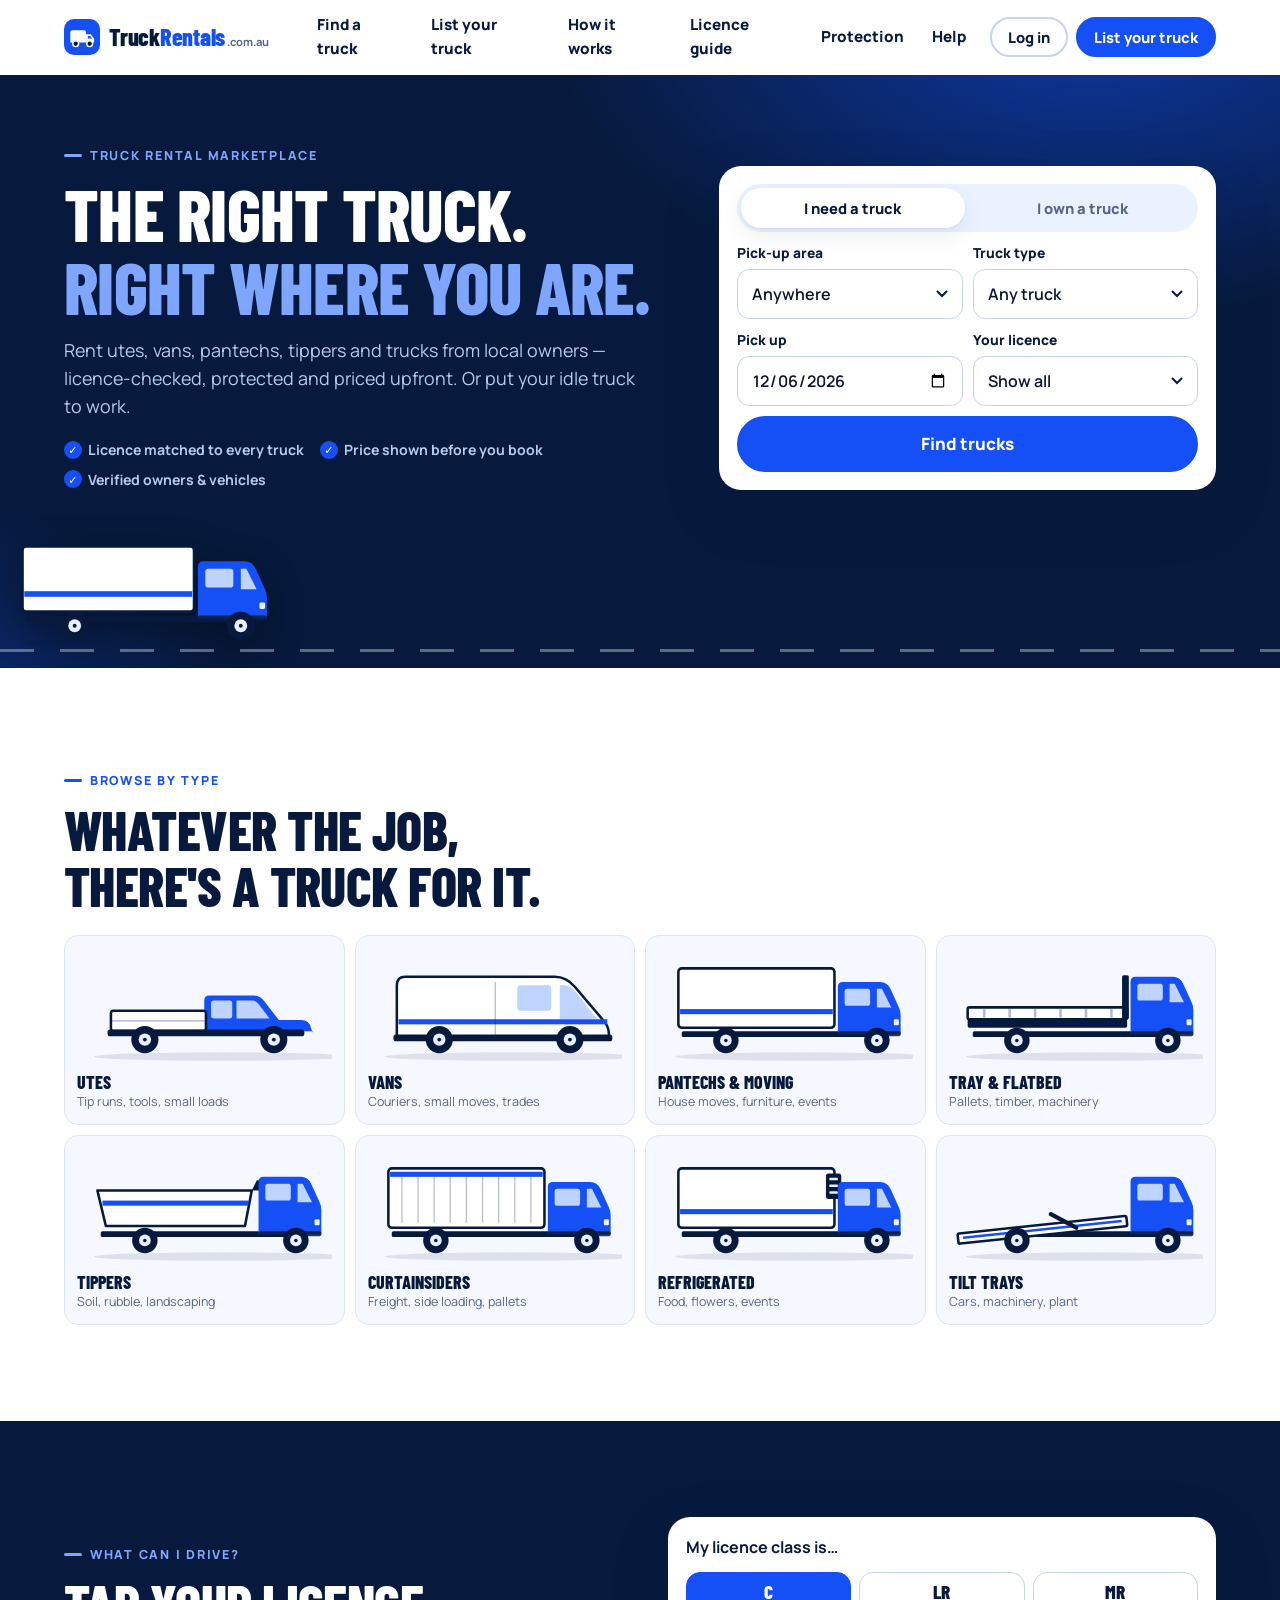
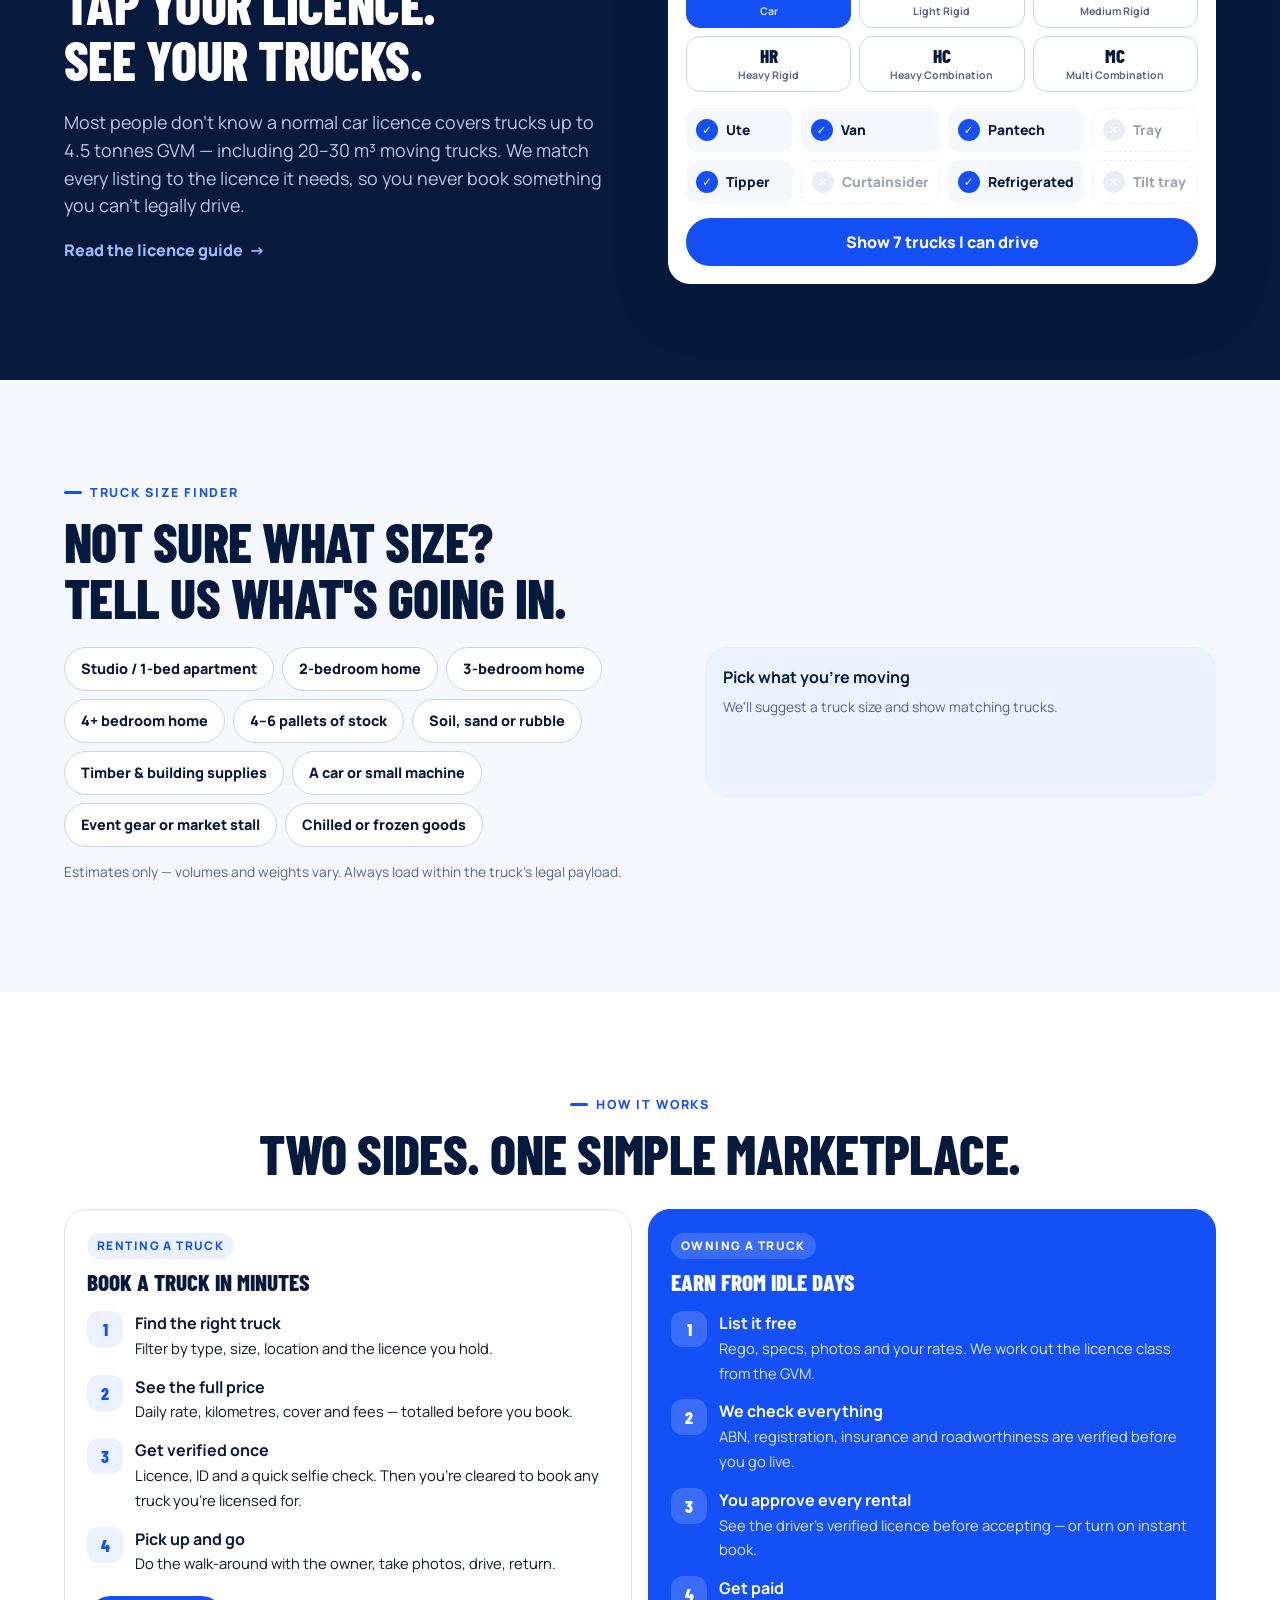
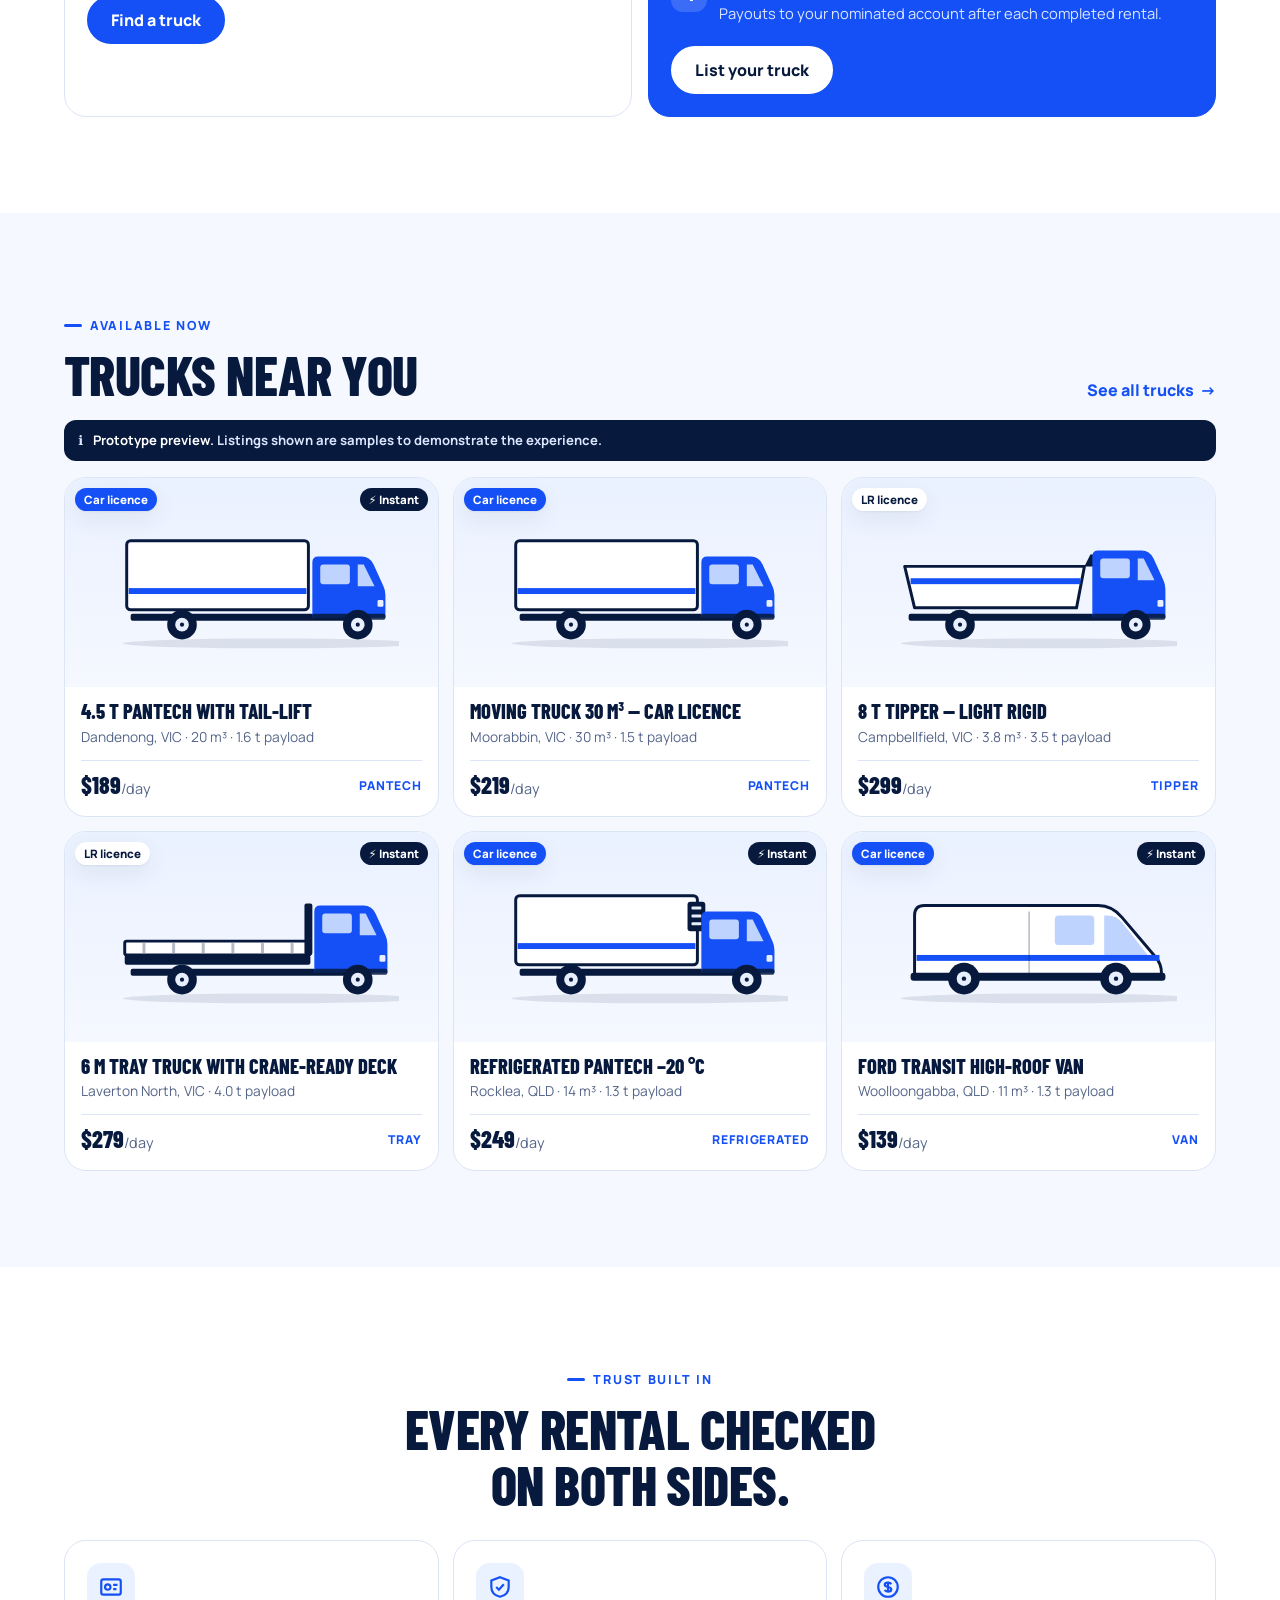
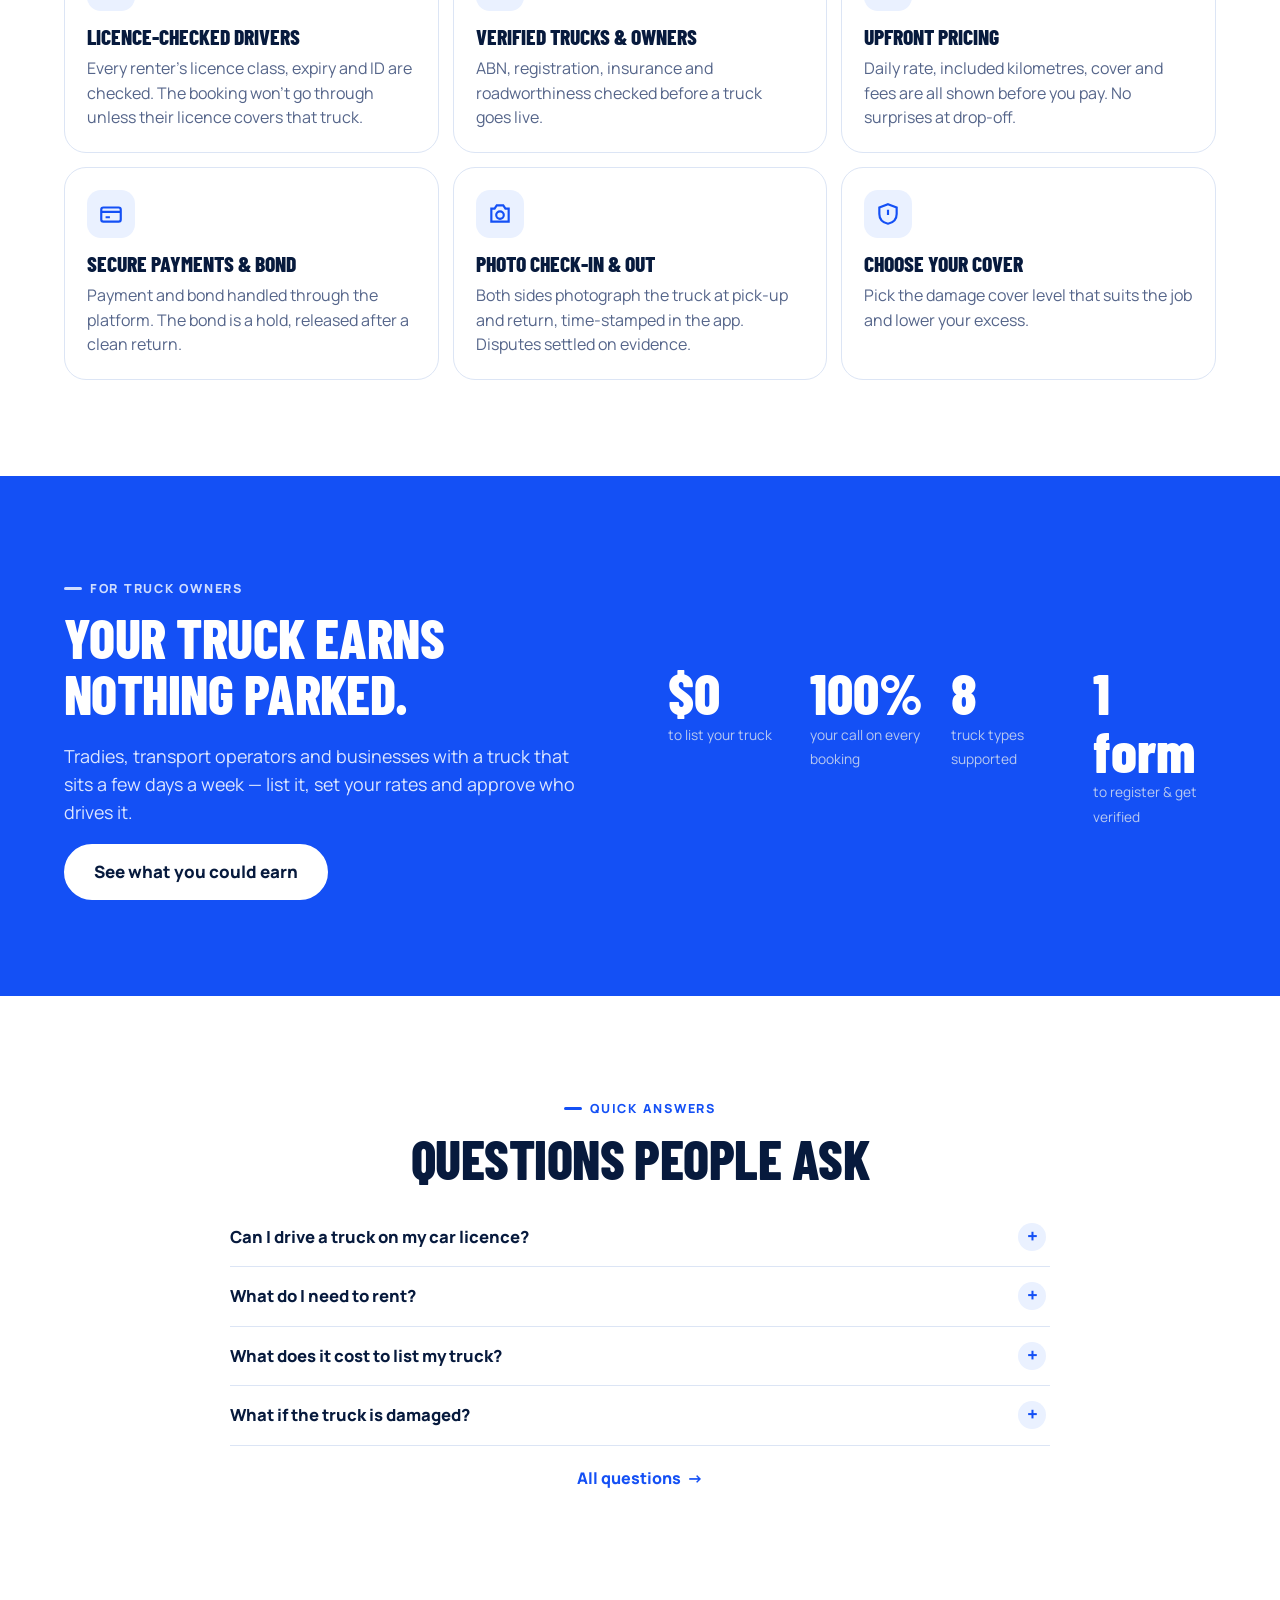
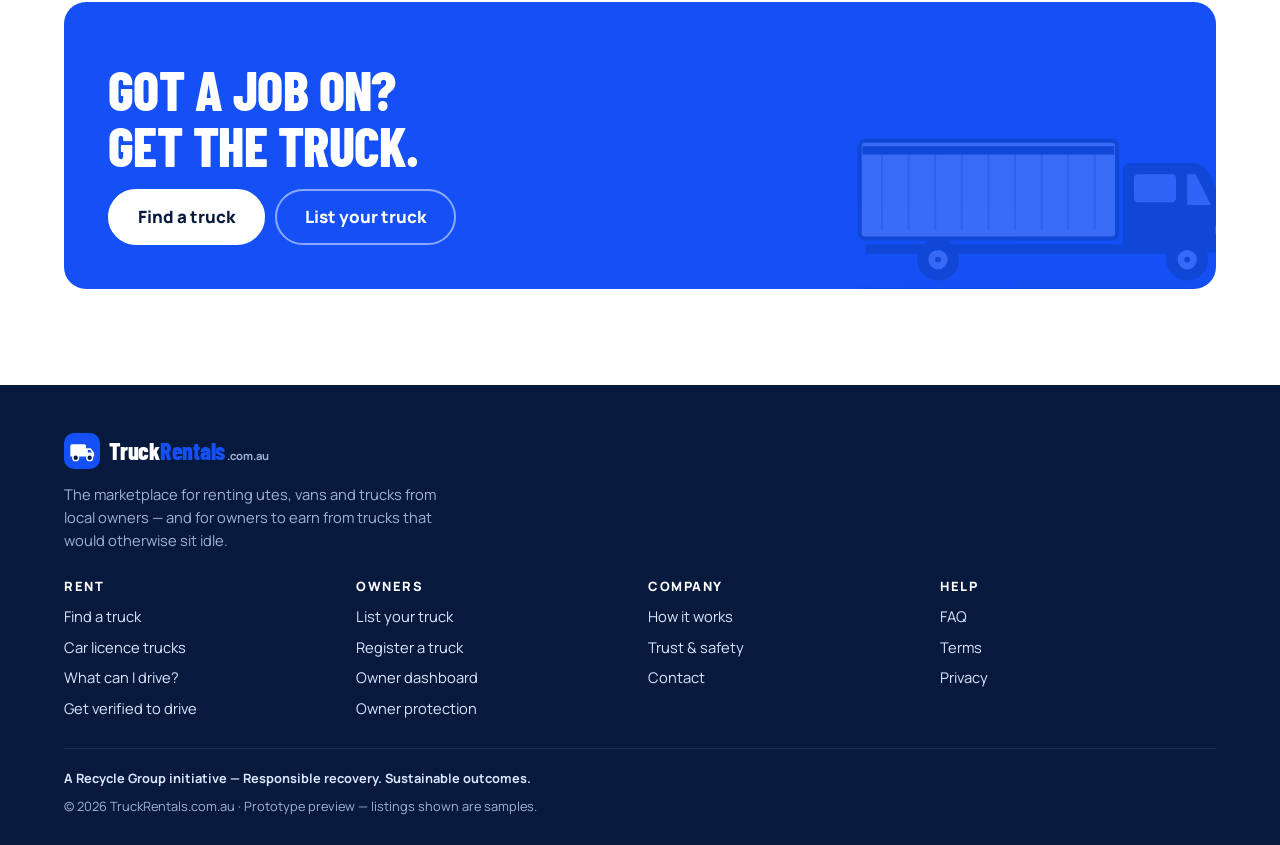
==== commit 1097dc46: "Rebrand to TruckRentals.com.au: hire wording changed to rent/rental Co-Authored-By: Claude Opus 5.5 " ====
--- a/index.html
+++ b/index.html
@@ -1,9 +1,9 @@
 <!doctype html>
 <html lang="en-AU"><head>
 <meta charset="utf-8"><meta name="viewport" content="width=device-width,initial-scale=1,viewport-fit=cover">
-<title>TruckHire.com.au — Hire a ute, van or truck from local owners</title><meta name="description" content="Hire utes, vans, pantechs, tippers and trucks from local owners — licence-checked, protected and priced upfront. Or list your truck and earn when it would otherwise sit idle.">
+<title>TruckRentals.com.au — Rent a ute, van or truck from local owners</title><meta name="description" content="Rent utes, vans, pantechs, tippers and trucks from local owners — licence-checked, protected and priced upfront. Or list your truck and earn when it would otherwise sit idle.">
 <meta name="theme-color" content="#071A3D">
-<meta property="og:title" content="TruckHire.com.au — Hire a ute, van or truck from local owners"><meta property="og:description" content="Hire utes, vans, pantechs, tippers and trucks from local owners — licence-checked, protected and priced upfront. Or list your truck and earn when it would otherwise sit idle."><meta property="og:type" content="website">
+<meta property="og:title" content="TruckRentals.com.au — Rent a ute, van or truck from local owners"><meta property="og:description" content="Rent utes, vans, pantechs, tippers and trucks from local owners — licence-checked, protected and priced upfront. Or list your truck and earn when it would otherwise sit idle."><meta property="og:type" content="website">
 <link rel="icon" href="assets/img/favicon.svg" type="image/svg+xml">
 <link rel="preconnect" href="https://fonts.googleapis.com"><link rel="preconnect" href="https://fonts.gstatic.com" crossorigin>
 <link href="https://fonts.googleapis.com/css2?family=Barlow+Condensed:wght@700;800&family=Manrope:wght@500;600;700;800&display=swap" rel="stylesheet">
@@ -11,7 +11,7 @@
 </head><body class="home">
 <a class="sr" href="#main">Skip to content</a>
 <header class="site-header"><div class="wrap hdr">
-  <a class="logo" href="index.html" aria-label="TruckHire.com.au home"><svg class="logo-mark" viewBox="0 0 40 40" aria-hidden="true"><rect width="40" height="40" rx="11" fill="#1450F5"/><path d="M7 26V14.5a2 2 0 0 1 2-2h13.5a2 2 0 0 1 2 2V26Z" fill="#fff"/><path d="M24.5 17h5.2l3.8 5v4h-9Z" fill="#fff"/><path d="M26.5 18.8h2.6l2.1 2.9h-4.7Z" fill="#1450F5"/><circle cx="13" cy="27.5" r="3.2" fill="#071A3D" stroke="#fff" stroke-width="1.6"/><circle cx="28.5" cy="27.5" r="3.2" fill="#071A3D" stroke="#fff" stroke-width="1.6"/></svg><span class="logo-word">Truck<b>Hire</b><small>.com.au</small></span></a>
+  <a class="logo" href="index.html" aria-label="TruckRentals.com.au home"><svg class="logo-mark" viewBox="0 0 40 40" aria-hidden="true"><rect width="40" height="40" rx="11" fill="#1450F5"/><path d="M7 26V14.5a2 2 0 0 1 2-2h13.5a2 2 0 0 1 2 2V26Z" fill="#fff"/><path d="M24.5 17h5.2l3.8 5v4h-9Z" fill="#fff"/><path d="M26.5 18.8h2.6l2.1 2.9h-4.7Z" fill="#1450F5"/><circle cx="13" cy="27.5" r="3.2" fill="#071A3D" stroke="#fff" stroke-width="1.6"/><circle cx="28.5" cy="27.5" r="3.2" fill="#071A3D" stroke="#fff" stroke-width="1.6"/></svg><span class="logo-word">Truck<b>Rentals</b><small>.com.au</small></span></a>
   <nav id="siteNav" aria-label="Main"><a href="trucks.html">Find a truck</a><a href="list-your-truck.html">List your truck</a><a href="how-it-works.html">How it works</a><a href="licence-guide.html">Licence guide</a><a href="protection.html">Protection</a><a href="faq.html">Help</a>
     <div class="nav-cta"><a class="btn btn-lg" href="trucks.html">Find a truck</a><a class="btn btn-ghost btn-lg" href="owner-register.html">List your truck</a><a class="btn btn-ghost btn-lg" href="signup.html">Log in or sign up</a></div>
   </nav>
@@ -23,9 +23,9 @@
 <section class="hero">
   <div class="wrap hero-grid">
     <div>
-      <span class="eyebrow" style="color:#7FA6FF">Truck hire marketplace</span>
+      <span class="eyebrow" style="color:#7FA6FF">Truck rental marketplace</span>
       <h1>The right truck.<br><em>Right where you are.</em></h1>
-      <p class="lede">Hire utes, vans, pantechs, tippers and trucks from local owners — licence-checked, protected and priced upfront. Or put your idle truck to work.</p>
+      <p class="lede">Rent utes, vans, pantechs, tippers and trucks from local owners — licence-checked, protected and priced upfront. Or put your idle truck to work.</p>
       <ul class="hero-badges"><li>Licence matched to every truck</li><li>Price shown before you book</li><li>Verified owners &amp; vehicles</li></ul>
     </div>
     <div class="search-card" id="search">
@@ -97,7 +97,7 @@
     <div class="center" style="margin-bottom:28px"><span class="eyebrow">How it works</span><h2>Two sides. One simple marketplace.</h2></div>
     <div class="lanes">
       <div class="lane reveal">
-        <span class="lane-tag">Hiring a truck</span>
+        <span class="lane-tag">Renting a truck</span>
         <h3>Book a truck in minutes</h3>
         <ol class="steps-n">
           <li><div><b>Find the right truck</b><span>Filter by type, size, location and the licence you hold.</span></div></li>
@@ -113,8 +113,8 @@
         <ol class="steps-n">
           <li><div><b>List it free</b><span>Rego, specs, photos and your rates. We work out the licence class from the GVM.</span></div></li>
           <li><div><b>We check everything</b><span>ABN, registration, insurance and roadworthiness are verified before you go live.</span></div></li>
-          <li><div><b>You approve every hire</b><span>See the driver's verified licence before accepting — or turn on instant book.</span></div></li>
-          <li><div><b>Get paid</b><span>Payouts to your nominated account after each completed hire.</span></div></li>
+          <li><div><b>You approve every rental</b><span>See the driver's verified licence before accepting — or turn on instant book.</span></div></li>
+          <li><div><b>Get paid</b><span>Payouts to your nominated account after each completed rental.</span></div></li>
         </ol>
         <a class="btn btn-white" href="list-your-truck.html">List your truck</a>
       </div>
@@ -135,9 +135,9 @@
 
 <section class="section">
   <div class="wrap">
-    <div class="center" style="margin-bottom:28px"><span class="eyebrow">Trust built in</span><h2>Every hire checked<br>on both sides.</h2></div>
+    <div class="center" style="margin-bottom:28px"><span class="eyebrow">Trust built in</span><h2>Every rental checked<br>on both sides.</h2></div>
     <div class="feature-grid">
-      <div class="feature reveal"><div class="ico"><svg viewBox="0 0 24 24" fill="none" stroke="currentColor" stroke-width="2"><rect x="3" y="5" width="18" height="14" rx="2"/><circle cx="9" cy="12" r="2.5"/><path d="M14 10h4M14 14h3"/></svg></div><h3>Licence-checked drivers</h3><p>Every hirer's licence class, expiry and ID are checked. The booking won't go through unless their licence covers that truck.</p></div>
+      <div class="feature reveal"><div class="ico"><svg viewBox="0 0 24 24" fill="none" stroke="currentColor" stroke-width="2"><rect x="3" y="5" width="18" height="14" rx="2"/><circle cx="9" cy="12" r="2.5"/><path d="M14 10h4M14 14h3"/></svg></div><h3>Licence-checked drivers</h3><p>Every renter's licence class, expiry and ID are checked. The booking won't go through unless their licence covers that truck.</p></div>
       <div class="feature reveal"><div class="ico"><svg viewBox="0 0 24 24" fill="none" stroke="currentColor" stroke-width="2"><path d="M12 3l8 3v6c0 5-3.5 8-8 9-4.5-1-8-4-8-9V6z"/><path d="M8.5 12l2.5 2.5 4.5-5"/></svg></div><h3>Verified trucks &amp; owners</h3><p>ABN, registration, insurance and roadworthiness checked before a truck goes live.</p></div>
       <div class="feature reveal"><div class="ico"><svg viewBox="0 0 24 24" fill="none" stroke="currentColor" stroke-width="2"><circle cx="12" cy="12" r="9"/><path d="M12 7v10M15 9.5c-.5-1-1.6-1.5-3-1.5-1.7 0-3 .8-3 2s1.3 1.7 3 2 3 .9 3 2.2-1.4 2-3 2c-1.5 0-2.6-.6-3-1.6"/></svg></div><h3>Upfront pricing</h3><p>Daily rate, included kilometres, cover and fees are all shown before you pay. No surprises at drop-off.</p></div>
       <div class="feature reveal"><div class="ico"><svg viewBox="0 0 24 24" fill="none" stroke="currentColor" stroke-width="2"><rect x="3" y="6" width="18" height="13" rx="2"/><path d="M3 10h18M7 15h4"/></svg></div><h3>Secure payments &amp; bond</h3><p>Payment and bond handled through the platform. The bond is a hold, released after a clean return.</p></div>
@@ -169,9 +169,9 @@
     <div class="center" style="margin-bottom:10px"><span class="eyebrow">Quick answers</span><h2>Questions people ask</h2></div>
     <div class="faq">
       <div class="faq-item"><button class="faq-q" aria-expanded="false">Can I drive a truck on my car licence?</button><div class="faq-a">Yes — a standard car (C) licence covers vehicles up to 4.5 tonnes GVM, which includes utes, vans and many 20–30 m³ moving trucks. Anything heavier needs an LR, MR or HR licence. Every listing shows the licence it needs.</div></div>
-      <div class="faq-item"><button class="faq-q" aria-expanded="false">What do I need to hire?</button><div class="faq-a">A current Australian driver licence of the right class, photo ID, and a payment card for the hire and bond. You verify once, then book any truck your licence covers.</div></div>
-      <div class="faq-item"><button class="faq-q" aria-expanded="false">What does it cost to list my truck?</button><div class="faq-a">Listing is free. A commission is deducted from each completed hire, shown clearly before you accept any booking.</div></div>
-      <div class="faq-item"><button class="faq-q" aria-expanded="false">What if the truck is damaged?</button><div class="faq-a">The hirer's chosen cover level sets their excess. Check-in and check-out photos are used to resolve any claim. See <a href="protection.html">Protection</a> for details.</div></div>
+      <div class="faq-item"><button class="faq-q" aria-expanded="false">What do I need to rent?</button><div class="faq-a">A current Australian driver licence of the right class, photo ID, and a payment card for the rental and bond. You verify once, then book any truck your licence covers.</div></div>
+      <div class="faq-item"><button class="faq-q" aria-expanded="false">What does it cost to list my truck?</button><div class="faq-a">Listing is free. A commission is deducted from each completed rental, shown clearly before you accept any booking.</div></div>
+      <div class="faq-item"><button class="faq-q" aria-expanded="false">What if the truck is damaged?</button><div class="faq-a">The renter's chosen cover level sets their excess. Check-in and check-out photos are used to resolve any claim. See <a href="protection.html">Protection</a> for details.</div></div>
     </div>
     <p class="center" style="margin-top:20px"><a class="link-arrow" href="faq.html">All questions</a></p>
   </div>
@@ -245,15 +245,15 @@
 </script>
 </main>
 <footer class="site-footer"><div class="wrap">
-  <a class="logo" href="index.html"><svg class="logo-mark" viewBox="0 0 40 40" aria-hidden="true"><rect width="40" height="40" rx="11" fill="#1450F5"/><path d="M7 26V14.5a2 2 0 0 1 2-2h13.5a2 2 0 0 1 2 2V26Z" fill="#fff"/><path d="M24.5 17h5.2l3.8 5v4h-9Z" fill="#fff"/><path d="M26.5 18.8h2.6l2.1 2.9h-4.7Z" fill="#1450F5"/><circle cx="13" cy="27.5" r="3.2" fill="#071A3D" stroke="#fff" stroke-width="1.6"/><circle cx="28.5" cy="27.5" r="3.2" fill="#071A3D" stroke="#fff" stroke-width="1.6"/></svg><span class="logo-word">Truck<b>Hire</b><small>.com.au</small></span></a>
-  <p style="max-width:44ch;margin-top:14px">The marketplace for hiring utes, vans and trucks from local owners — and for owners to earn from trucks that would otherwise sit idle.</p>
+  <a class="logo" href="index.html"><svg class="logo-mark" viewBox="0 0 40 40" aria-hidden="true"><rect width="40" height="40" rx="11" fill="#1450F5"/><path d="M7 26V14.5a2 2 0 0 1 2-2h13.5a2 2 0 0 1 2 2V26Z" fill="#fff"/><path d="M24.5 17h5.2l3.8 5v4h-9Z" fill="#fff"/><path d="M26.5 18.8h2.6l2.1 2.9h-4.7Z" fill="#1450F5"/><circle cx="13" cy="27.5" r="3.2" fill="#071A3D" stroke="#fff" stroke-width="1.6"/><circle cx="28.5" cy="27.5" r="3.2" fill="#071A3D" stroke="#fff" stroke-width="1.6"/></svg><span class="logo-word">Truck<b>Rentals</b><small>.com.au</small></span></a>
+  <p style="max-width:44ch;margin-top:14px">The marketplace for renting utes, vans and trucks from local owners — and for owners to earn from trucks that would otherwise sit idle.</p>
   <div class="fgrid">
-    <div><h4>Hire</h4><ul><li><a href="trucks.html">Find a truck</a></li><li><a href="trucks.html?licence=C">Car licence trucks</a></li><li><a href="licence-guide.html">What can I drive?</a></li><li><a href="signup.html?role=hirer">Get verified to drive</a></li></ul></div>
+    <div><h4>Rent</h4><ul><li><a href="trucks.html">Find a truck</a></li><li><a href="trucks.html?licence=C">Car licence trucks</a></li><li><a href="licence-guide.html">What can I drive?</a></li><li><a href="signup.html?role=renter">Get verified to drive</a></li></ul></div>
     <div><h4>Owners</h4><ul><li><a href="list-your-truck.html">List your truck</a></li><li><a href="owner-register.html">Register a truck</a></li><li><a href="dashboard.html">Owner dashboard</a></li><li><a href="protection.html#owners">Owner protection</a></li></ul></div>
     <div><h4>Company</h4><ul><li><a href="how-it-works.html">How it works</a></li><li><a href="protection.html">Trust &amp; safety</a></li><li><a href="contact.html">Contact</a></li></ul></div>
     <div><h4>Help</h4><ul><li><a href="faq.html">FAQ</a></li><li><a href="terms.html">Terms</a></li><li><a href="privacy.html">Privacy</a></li></ul></div>
   </div>
-  <div class="foot-base"><span class="group-line">A Recycle Group initiative — Responsible recovery. Sustainable outcomes.</span><span>© 2026 TruckHire.com.au · Prototype preview — listings shown are samples.</span></div>
+  <div class="foot-base"><span class="group-line">A Recycle Group initiative — Responsible recovery. Sustainable outcomes.</span><span>© 2026 TruckRentals.com.au · Prototype preview — listings shown are samples.</span></div>
 </div></footer>
 <script src="assets/js/data.js"></script><script src="assets/js/trucks-svg.js"></script><script src="assets/js/app.js"></script>
 </body></html>
